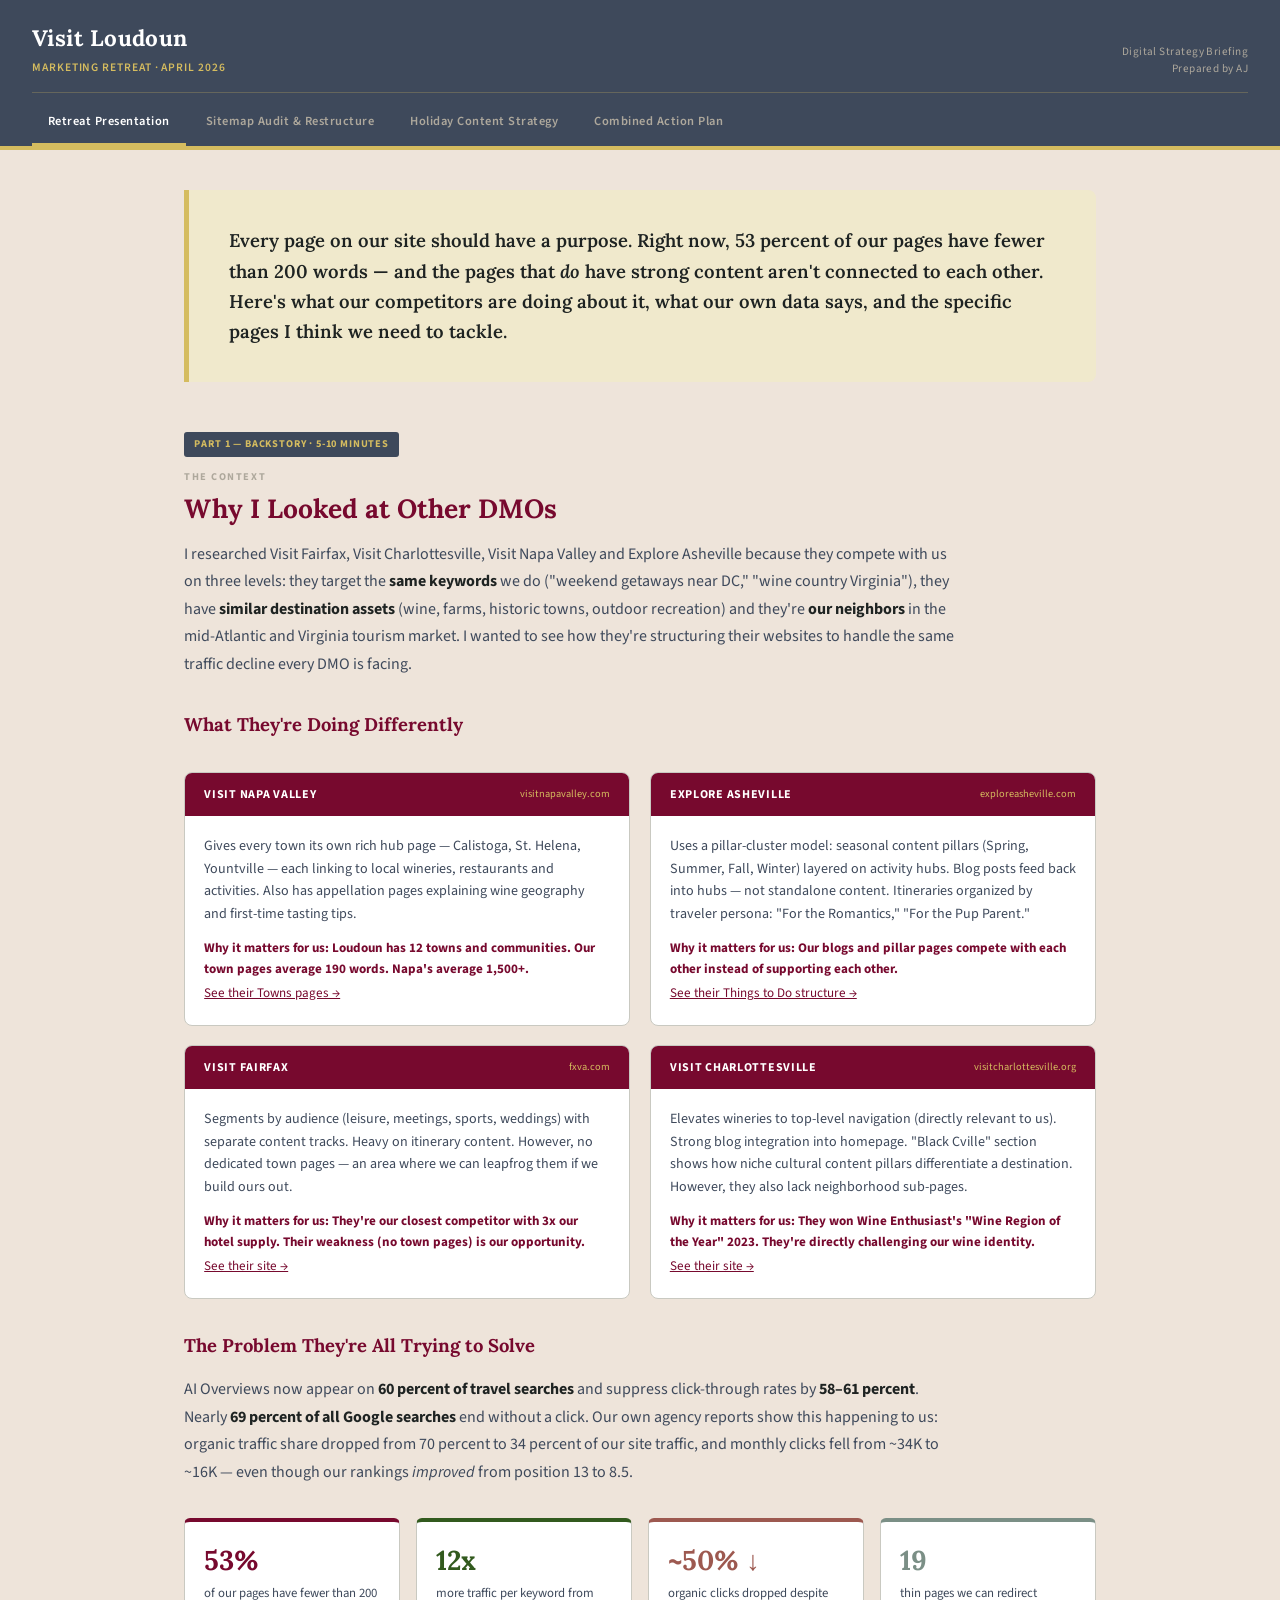
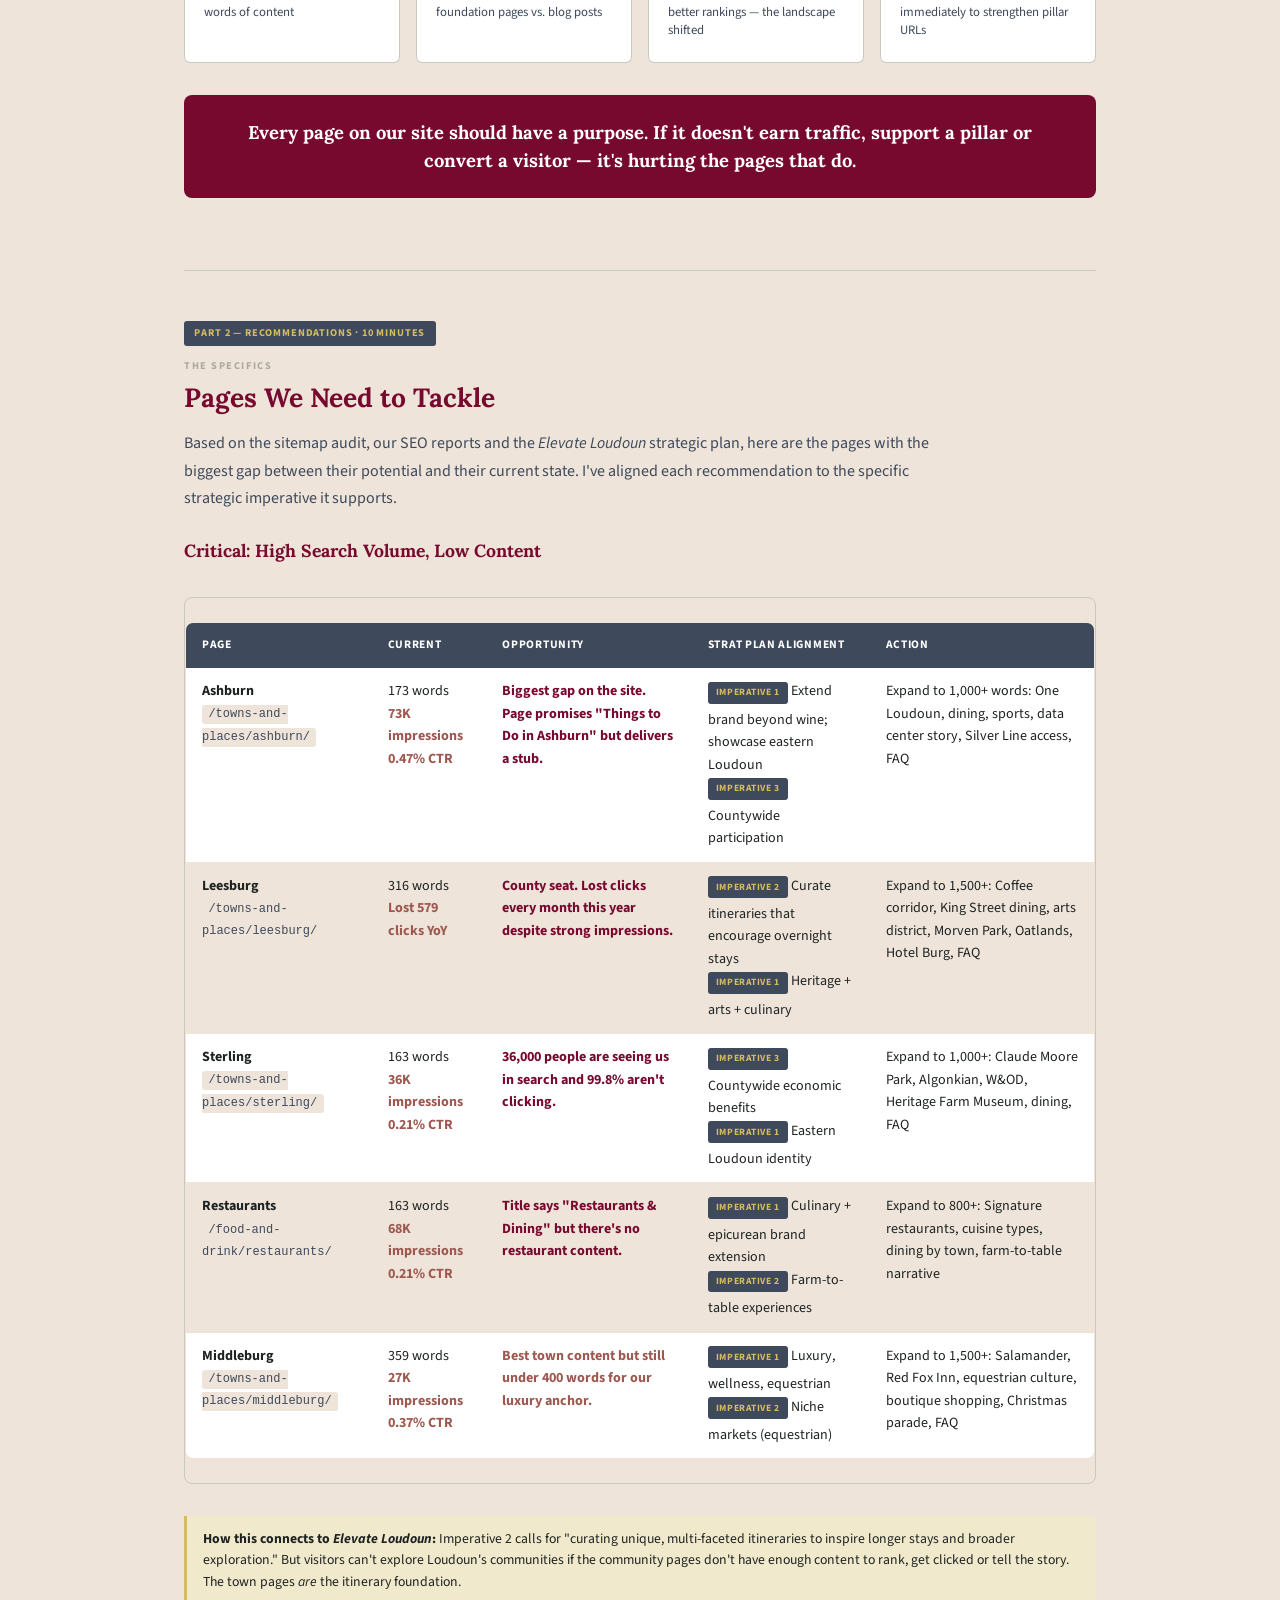
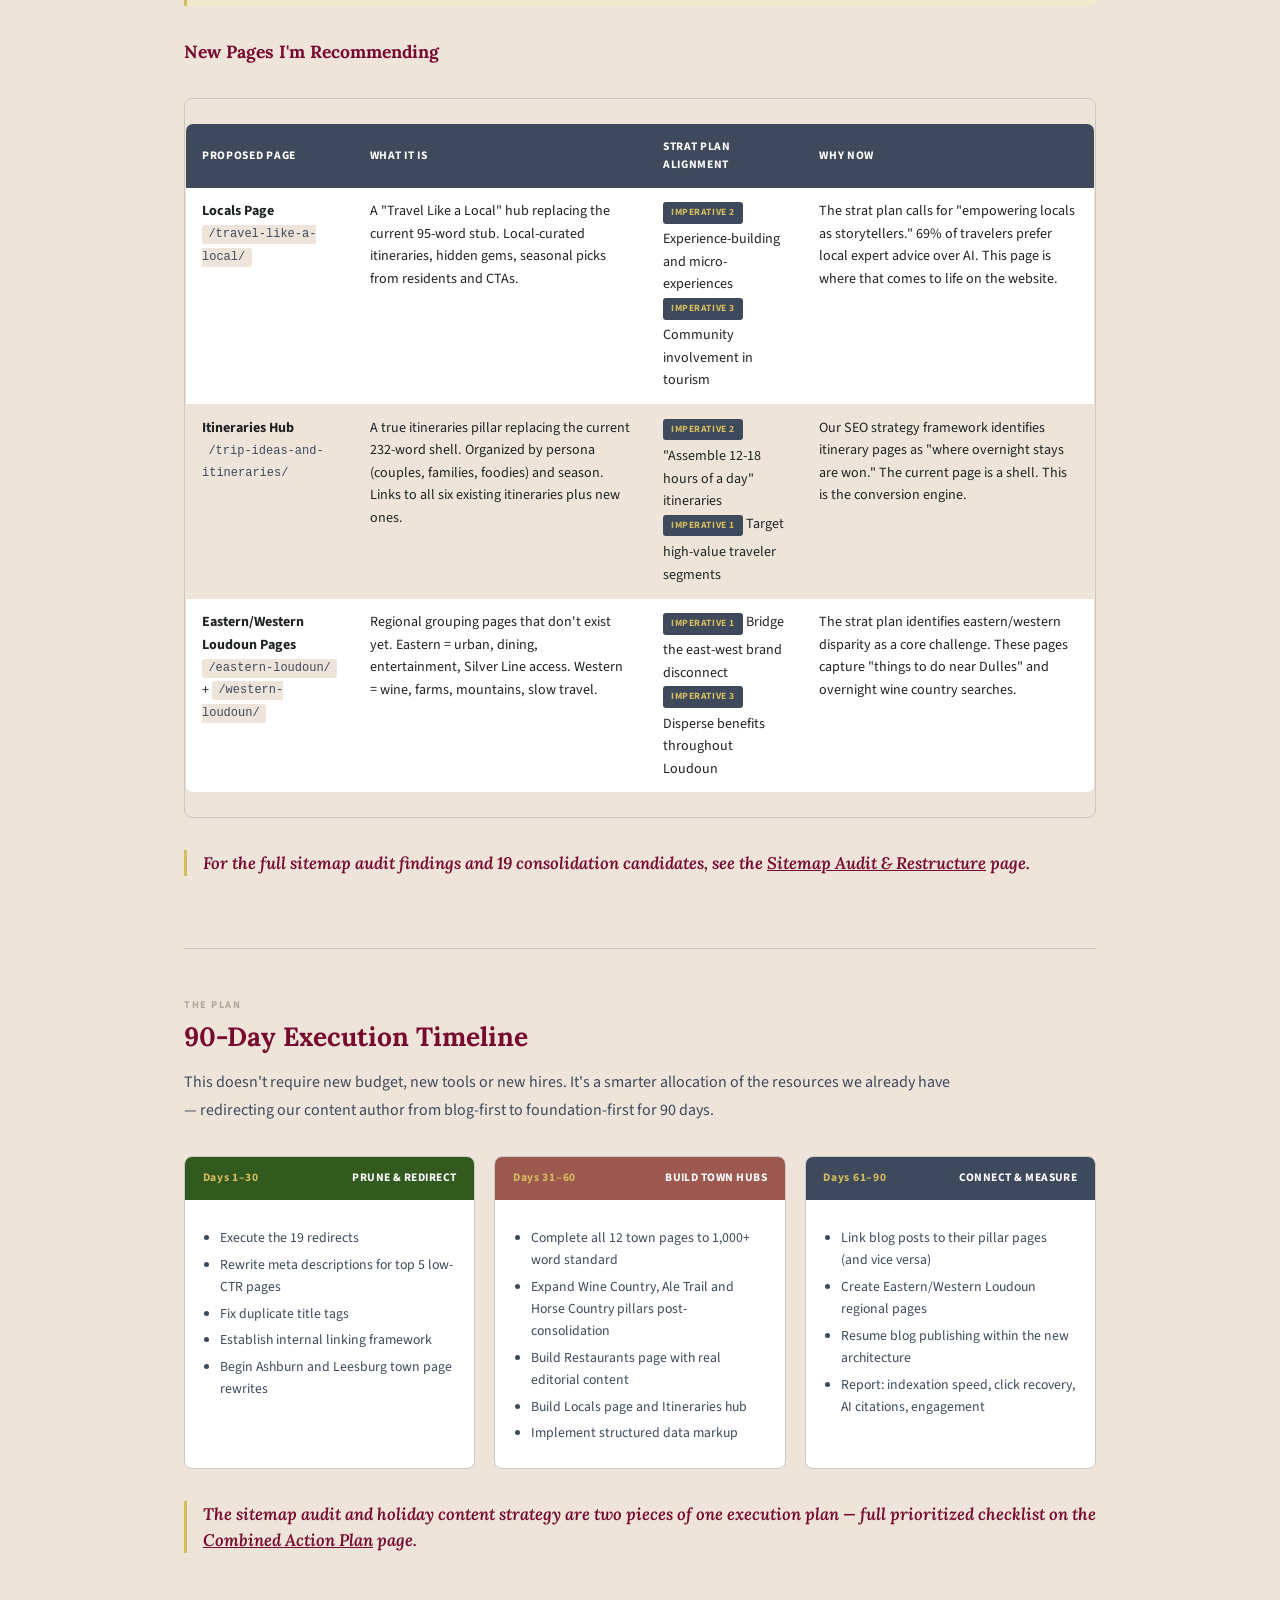
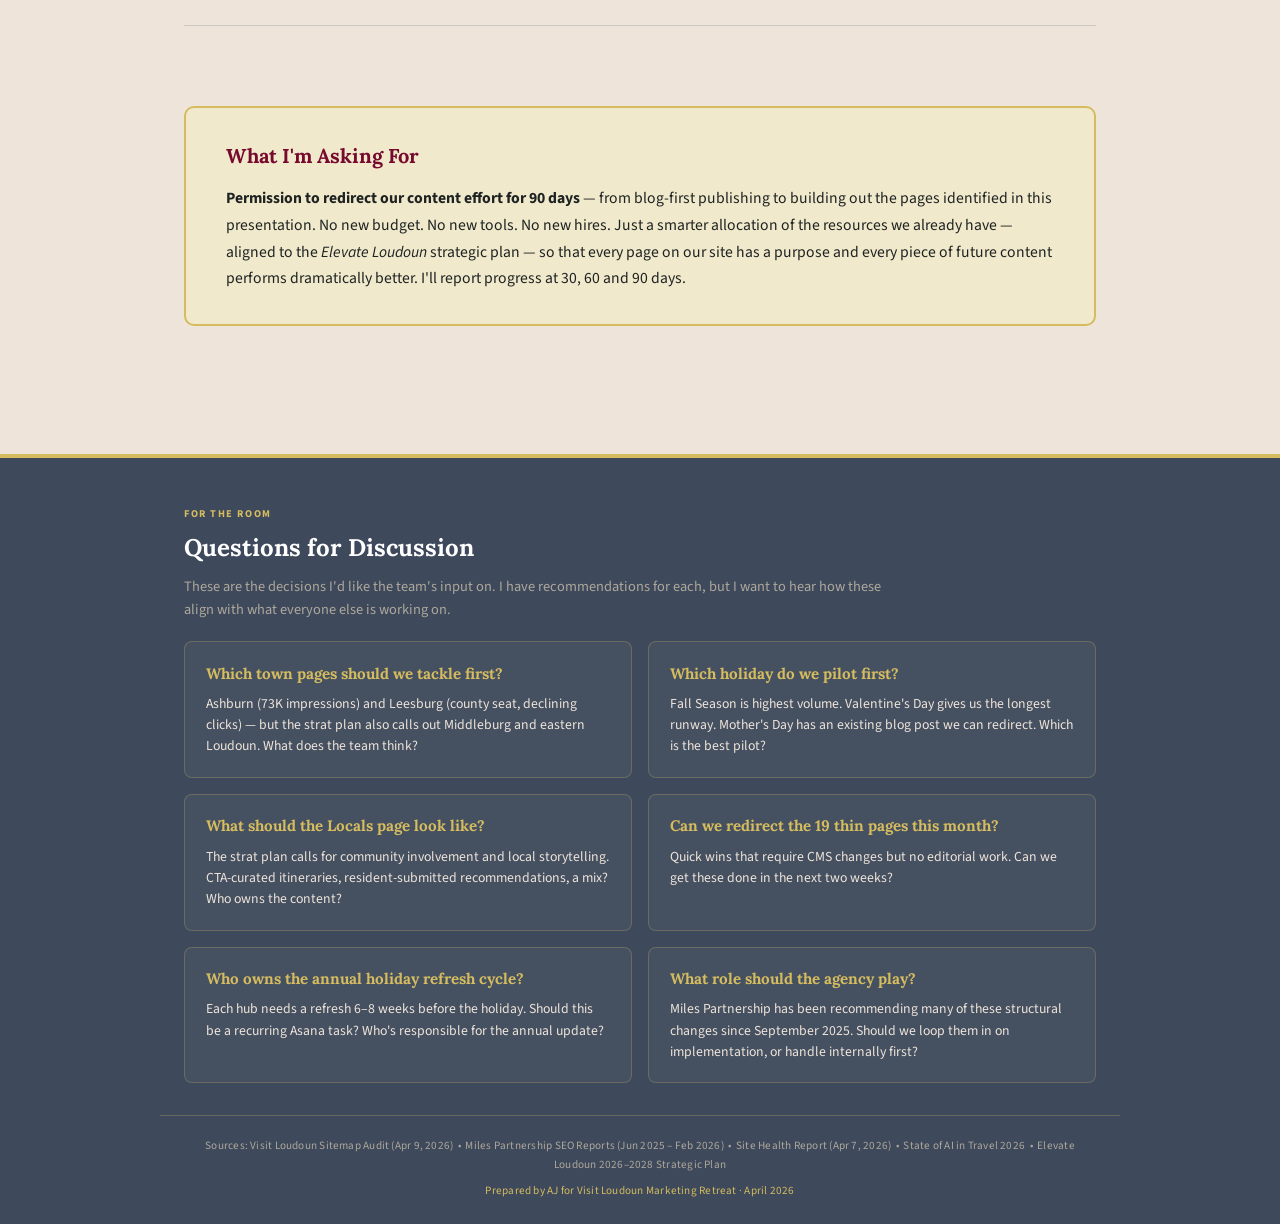
==== index.html @ 0ae8d05f "Add files via upload" ====
<!DOCTYPE html>
<html lang="en">
<head>
<meta charset="UTF-8">
<meta name="viewport" content="width=device-width, initial-scale=1.0">
<title>Retreat Presentation — Visit Loudoun Marketing Retreat 2026</title>
<meta name="description" content="Visit Loudoun digital strategy presentation for the 2026 Marketing Retreat — competitive DMO research, site audit findings and a 90-day execution plan.">
<link href="https://fonts.googleapis.com/css2?family=Lora:ital,wght@0,400;0,600;0,700;1,400;1,700&family=Source+Sans+3:ital,wght@0,300;0,400;0,600;0,700;1,400&display=swap" rel="stylesheet">
<link rel="stylesheet" href="styles.css">
</head>
<body>

<div class="scroll-progress" id="scrollProgress"></div>

<header class="site-header">
  <div class="header-top">
    <div>
      <h1>Visit Loudoun</h1>
      <div class="subtitle">Marketing Retreat · April 2026</div>
    </div>
    <div class="header-meta">Digital Strategy Briefing<br>Prepared by AJ</div>
  </div>
  <nav class="site-nav" aria-label="Primary">
    <a href="index.html" class="active">Retreat Presentation</a>
    <a href="sitemap-audit.html">Sitemap Audit &amp; Restructure</a>
    <a href="holiday-strategy.html">Holiday Content Strategy</a>
    <a href="action-plan.html">Combined Action Plan</a>
  </nav>
</header>

<main class="container">

<div class="thesis" id="thesis">
  <p>Every page on our site should have a purpose. Right now, 53 percent of our pages have fewer than 200 words &mdash; and the pages that <em>do</em> have strong content aren't connected to each other. Here's what our competitors are doing about it, what our own data says, and the specific pages I think we need to tackle.</p>
</div>

<section id="why">
  <span class="timing">Part 1 &mdash; Backstory &middot; 5-10 minutes</span>
  <div class="section-label">The Context</div>
  <h2 class="section-title">Why I Looked at Other DMOs</h2>
  <p class="section-body">
    I researched Visit Fairfax, Visit Charlottesville, Visit Napa Valley and Explore Asheville because they compete with us on three levels: they target the <strong>same keywords</strong> we do ("weekend getaways near DC," "wine country Virginia"), they have <strong>similar destination assets</strong> (wine, farms, historic towns, outdoor recreation) and they're <strong>our neighbors</strong> in the mid-Atlantic and Virginia tourism market. I wanted to see how they're structuring their websites to handle the same traffic decline every DMO is facing.
  </p>

  <h3 style="font-family:var(--font-serif); color:var(--deep-merlot); font-size:1.15rem; margin:2rem 0 1rem;">What They're Doing Differently</h3>

  <div class="competitor-grid">
    <div class="competitor-card">
      <div class="card-header"><h4>Visit Napa Valley</h4><span>visitnapavalley.com</span></div>
      <div class="card-body">
        <p>Gives every town its own rich hub page &mdash; Calistoga, St. Helena, Yountville &mdash; each linking to local wineries, restaurants and activities. Also has appellation pages explaining wine geography and first-time tasting tips.</p>
        <div class="why">Why it matters for us: Loudoun has 12 towns and communities. Our town pages average 190 words. Napa's average 1,500+.</div>
        <a href="https://www.visitnapavalley.com/towns/" target="_blank" rel="noopener">See their Towns pages &rarr;</a>
      </div>
    </div>
    <div class="competitor-card">
      <div class="card-header"><h4>Explore Asheville</h4><span>exploreasheville.com</span></div>
      <div class="card-body">
        <p>Uses a pillar-cluster model: seasonal content pillars (Spring, Summer, Fall, Winter) layered on activity hubs. Blog posts feed back into hubs &mdash; not standalone content. Itineraries organized by traveler persona: "For the Romantics," "For the Pup Parent."</p>
        <div class="why">Why it matters for us: Our blogs and pillar pages compete with each other instead of supporting each other.</div>
        <a href="https://www.exploreasheville.com/things-to-do/" target="_blank" rel="noopener">See their Things to Do structure &rarr;</a>
      </div>
    </div>
    <div class="competitor-card">
      <div class="card-header"><h4>Visit Fairfax</h4><span>fxva.com</span></div>
      <div class="card-body">
        <p>Segments by audience (leisure, meetings, sports, weddings) with separate content tracks. Heavy on itinerary content. However, no dedicated town pages &mdash; an area where we can leapfrog them if we build ours out.</p>
        <div class="why">Why it matters for us: They're our closest competitor with 3x our hotel supply. Their weakness (no town pages) is our opportunity.</div>
        <a href="https://www.fxva.com/" target="_blank" rel="noopener">See their site &rarr;</a>
      </div>
    </div>
    <div class="competitor-card">
      <div class="card-header"><h4>Visit Charlottesville</h4><span>visitcharlottesville.org</span></div>
      <div class="card-body">
        <p>Elevates wineries to top-level navigation (directly relevant to us). Strong blog integration into homepage. "Black Cville" section shows how niche cultural content pillars differentiate a destination. However, they also lack neighborhood sub-pages.</p>
        <div class="why">Why it matters for us: They won Wine Enthusiast's "Wine Region of the Year" 2023. They're directly challenging our wine identity.</div>
        <a href="https://www.visitcharlottesville.org/" target="_blank" rel="noopener">See their site &rarr;</a>
      </div>
    </div>
  </div>

  <h3 style="font-family:var(--font-serif); color:var(--deep-merlot); font-size:1.15rem; margin:2rem 0 1rem;">The Problem They're All Trying to Solve</h3>
  <p class="section-body">
    AI Overviews now appear on <strong>60 percent of travel searches</strong> and suppress click-through rates by <strong>58&ndash;61 percent</strong>. Nearly <strong>69 percent of all Google searches</strong> end without a click. Our own agency reports show this happening to us: organic traffic share dropped from 70 percent to 34 percent of our site traffic, and monthly clicks fell from ~34K to ~16K &mdash; even though our rankings <em>improved</em> from position 13 to 8.5.
  </p>

  <div class="stat-grid">
    <div class="stat-card"><div class="stat-number">53%</div><div class="stat-label">of our pages have fewer than 200 words of content</div></div>
    <div class="stat-card vine"><div class="stat-number">12x</div><div class="stat-label">more traffic per keyword from foundation pages vs. blog posts</div></div>
    <div class="stat-card brick"><div class="stat-number">~50% &darr;</div><div class="stat-label">organic clicks dropped despite better rankings &mdash; the landscape shifted</div></div>
    <div class="stat-card sage"><div class="stat-number">19</div><div class="stat-label">thin pages we can redirect immediately to strengthen pillar URLs</div></div>
  </div>

  <div class="principle">
    <p>Every page on our site should have a purpose. If it doesn't earn traffic, support a pillar or convert a visitor &mdash; it's hurting the pages that do.</p>
  </div>
</section>

<section id="pages">
  <span class="timing">Part 2 &mdash; Recommendations &middot; 10 minutes</span>
  <div class="section-label">The Specifics</div>
  <h2 class="section-title">Pages We Need to Tackle</h2>
  <p class="section-body">
    Based on the sitemap audit, our SEO reports and the <em>Elevate Loudoun</em> strategic plan, here are the pages with the biggest gap between their potential and their current state. I've aligned each recommendation to the specific strategic imperative it supports.
  </p>

  <h3 style="font-family:var(--font-serif); color:var(--deep-merlot); font-size:1.1rem; margin:1.5rem 0 0.75rem;">Critical: High Search Volume, Low Content</h3>

  <div class="data-table-wrap">
    <table class="audit-table">
      <thead>
        <tr><th>Page</th><th>Current</th><th>Opportunity</th><th>Strat Plan Alignment</th><th>Action</th></tr>
      </thead>
      <tbody>
        <tr>
          <td><strong>Ashburn</strong><br><span class="page-url">/towns-and-places/ashburn/</span></td>
          <td>173 words<br><span class="decline">73K impressions<br>0.47% CTR</span></td>
          <td class="priority-critical">Biggest gap on the site. Page promises "Things to Do in Ashburn" but delivers a stub.</td>
          <td><span class="imperative-tag">Imperative 1</span> Extend brand beyond wine; showcase eastern Loudoun<br><span class="imperative-tag">Imperative 3</span> Countywide participation</td>
          <td>Expand to 1,000+ words: One Loudoun, dining, sports, data center story, Silver Line access, FAQ</td>
        </tr>
        <tr>
          <td><strong>Leesburg</strong><br><span class="page-url">/towns-and-places/leesburg/</span></td>
          <td>316 words<br><span class="decline">Lost 579 clicks YoY</span></td>
          <td class="priority-critical">County seat. Lost clicks every month this year despite strong impressions.</td>
          <td><span class="imperative-tag">Imperative 2</span> Curate itineraries that encourage overnight stays<br><span class="imperative-tag">Imperative 1</span> Heritage + arts + culinary</td>
          <td>Expand to 1,500+: Coffee corridor, King Street dining, arts district, Morven Park, Oatlands, Hotel Burg, FAQ</td>
        </tr>
        <tr>
          <td><strong>Sterling</strong><br><span class="page-url">/towns-and-places/sterling/</span></td>
          <td>163 words<br><span class="decline">36K impressions<br>0.21% CTR</span></td>
          <td class="priority-critical">36,000 people are seeing us in search and 99.8% aren't clicking.</td>
          <td><span class="imperative-tag">Imperative 3</span> Countywide economic benefits<br><span class="imperative-tag">Imperative 1</span> Eastern Loudoun identity</td>
          <td>Expand to 1,000+: Claude Moore Park, Algonkian, W&amp;OD, Heritage Farm Museum, dining, FAQ</td>
        </tr>
        <tr>
          <td><strong>Restaurants</strong><br><span class="page-url">/food-and-drink/restaurants/</span></td>
          <td>163 words<br><span class="decline">68K impressions<br>0.21% CTR</span></td>
          <td class="priority-critical">Title says "Restaurants &amp; Dining" but there's no restaurant content.</td>
          <td><span class="imperative-tag">Imperative 1</span> Culinary + epicurean brand extension<br><span class="imperative-tag">Imperative 2</span> Farm-to-table experiences</td>
          <td>Expand to 800+: Signature restaurants, cuisine types, dining by town, farm-to-table narrative</td>
        </tr>
        <tr>
          <td><strong>Middleburg</strong><br><span class="page-url">/towns-and-places/middleburg/</span></td>
          <td>359 words<br><span class="decline">27K impressions<br>0.37% CTR</span></td>
          <td class="priority-important">Best town content but still under 400 words for our luxury anchor.</td>
          <td><span class="imperative-tag">Imperative 1</span> Luxury, wellness, equestrian<br><span class="imperative-tag">Imperative 2</span> Niche markets (equestrian)</td>
          <td>Expand to 1,500+: Salamander, Red Fox Inn, equestrian culture, boutique shopping, Christmas parade, FAQ</td>
        </tr>
      </tbody>
    </table>
  </div>

  <div class="strat-connection">
    <strong>How this connects to <em>Elevate Loudoun</em>:</strong> Imperative 2 calls for "curating unique, multi-faceted itineraries to inspire longer stays and broader exploration." But visitors can't explore Loudoun's communities if the community pages don't have enough content to rank, get clicked or tell the story. The town pages <em>are</em> the itinerary foundation.
  </div>

  <h3 style="font-family:var(--font-serif); color:var(--deep-merlot); font-size:1.1rem; margin:2rem 0 0.75rem;">New Pages I'm Recommending</h3>

  <div class="data-table-wrap">
    <table class="audit-table">
      <thead>
        <tr><th>Proposed Page</th><th>What It Is</th><th>Strat Plan Alignment</th><th>Why Now</th></tr>
      </thead>
      <tbody>
        <tr>
          <td><strong>Locals Page</strong><br><span class="page-url">/travel-like-a-local/</span></td>
          <td>A "Travel Like a Local" hub replacing the current 95-word stub. Local-curated itineraries, hidden gems, seasonal picks from residents and CTAs.</td>
          <td><span class="imperative-tag">Imperative 2</span> Experience-building and micro-experiences<br><span class="imperative-tag">Imperative 3</span> Community involvement in tourism</td>
          <td>The strat plan calls for "empowering locals as storytellers." 69% of travelers prefer local expert advice over AI. This page is where that comes to life on the website.</td>
        </tr>
        <tr>
          <td><strong>Itineraries Hub</strong><br><span class="page-url">/trip-ideas-and-itineraries/</span></td>
          <td>A true itineraries pillar replacing the current 232-word shell. Organized by persona (couples, families, foodies) and season. Links to all six existing itineraries plus new ones.</td>
          <td><span class="imperative-tag">Imperative 2</span> "Assemble 12-18 hours of a day" itineraries<br><span class="imperative-tag">Imperative 1</span> Target high-value traveler segments</td>
          <td>Our SEO strategy framework identifies itinerary pages as "where overnight stays are won." The current page is a shell. This is the conversion engine.</td>
        </tr>
        <tr>
          <td><strong>Eastern/Western Loudoun Pages</strong><br><span class="page-url">/eastern-loudoun/</span> + <span class="page-url">/western-loudoun/</span></td>
          <td>Regional grouping pages that don't exist yet. Eastern = urban, dining, entertainment, Silver Line access. Western = wine, farms, mountains, slow travel.</td>
          <td><span class="imperative-tag">Imperative 1</span> Bridge the east-west brand disconnect<br><span class="imperative-tag">Imperative 3</span> Disperse benefits throughout Loudoun</td>
          <td>The strat plan identifies eastern/western disparity as a core challenge. These pages capture "things to do near Dulles" and overnight wine country searches.</td>
        </tr>
      </tbody>
    </table>
  </div>

  <div class="insight">
    For the full sitemap audit findings and 19 consolidation candidates, see the <a href="sitemap-audit.html" style="color:var(--deep-merlot);">Sitemap Audit &amp; Restructure</a> page.
  </div>
</section>

<section id="plan">
  <div class="section-label">The Plan</div>
  <h2 class="section-title">90-Day Execution Timeline</h2>
  <p class="section-body">
    This doesn't require new budget, new tools or new hires. It's a smarter allocation of the resources we already have &mdash; redirecting our content author from blog-first to foundation-first for 90 days.
  </p>

  <div class="phase-grid">
    <div class="phase-card">
      <div class="phase-header green"><span class="phase-timeline">Days 1&ndash;30</span><span class="phase-title">Prune &amp; Redirect</span></div>
      <div class="phase-body">
        <ul>
          <li>Execute the 19 redirects</li>
          <li>Rewrite meta descriptions for top 5 low-CTR pages</li>
          <li>Fix duplicate title tags</li>
          <li>Establish internal linking framework</li>
          <li>Begin Ashburn and Leesburg town page rewrites</li>
        </ul>
      </div>
    </div>
    <div class="phase-card">
      <div class="phase-header amber"><span class="phase-timeline">Days 31&ndash;60</span><span class="phase-title">Build Town Hubs</span></div>
      <div class="phase-body">
        <ul>
          <li>Complete all 12 town pages to 1,000+ word standard</li>
          <li>Expand Wine Country, Ale Trail and Horse Country pillars post-consolidation</li>
          <li>Build Restaurants page with real editorial content</li>
          <li>Build Locals page and Itineraries hub</li>
          <li>Implement structured data markup</li>
        </ul>
      </div>
    </div>
    <div class="phase-card">
      <div class="phase-header blue"><span class="phase-timeline">Days 61&ndash;90</span><span class="phase-title">Connect &amp; Measure</span></div>
      <div class="phase-body">
        <ul>
          <li>Link blog posts to their pillar pages (and vice versa)</li>
          <li>Create Eastern/Western Loudoun regional pages</li>
          <li>Resume blog publishing within the new architecture</li>
          <li>Report: indexation speed, click recovery, AI citations, engagement</li>
        </ul>
      </div>
    </div>
  </div>

  <div class="insight">
    The sitemap audit and holiday content strategy are two pieces of one execution plan &mdash; full prioritized checklist on the <a href="action-plan.html" style="color:var(--deep-merlot);">Combined Action Plan</a> page.
  </div>
</section>

<section id="ask">
  <div class="the-ask">
    <h3>What I'm Asking For</h3>
    <p>
      <strong>Permission to redirect our content effort for 90 days</strong> &mdash; from blog-first publishing to building out the pages identified in this presentation. No new budget. No new tools. No new hires. Just a smarter allocation of the resources we already have &mdash; aligned to the <em>Elevate Loudoun</em> strategic plan &mdash; so that every page on our site has a purpose and every piece of future content performs dramatically better. I'll report progress at 30, 60 and 90 days.
    </p>
  </div>
</section>

</main>

<footer class="site-footer">
  <div class="footer-questions">
    <div class="section-label">For the Room</div>
    <h2>Questions for Discussion</h2>
    <p class="lead">These are the decisions I'd like the team's input on. I have recommendations for each, but I want to hear how these align with what everyone else is working on.</p>
    <div class="discussion-grid">
      <div class="discussion-card">
        <h4>Which town pages should we tackle first?</h4>
        <p>Ashburn (73K impressions) and Leesburg (county seat, declining clicks) &mdash; but the strat plan also calls out Middleburg and eastern Loudoun. What does the team think?</p>
      </div>
      <div class="discussion-card">
        <h4>Which holiday do we pilot first?</h4>
        <p>Fall Season is highest volume. Valentine's Day gives us the longest runway. Mother's Day has an existing blog post we can redirect. Which is the best pilot?</p>
      </div>
      <div class="discussion-card">
        <h4>What should the Locals page look like?</h4>
        <p>The strat plan calls for community involvement and local storytelling. CTA-curated itineraries, resident-submitted recommendations, a mix? Who owns the content?</p>
      </div>
      <div class="discussion-card">
        <h4>Can we redirect the 19 thin pages this month?</h4>
        <p>Quick wins that require CMS changes but no editorial work. Can we get these done in the next two weeks?</p>
      </div>
      <div class="discussion-card">
        <h4>Who owns the annual holiday refresh cycle?</h4>
        <p>Each hub needs a refresh 6&ndash;8 weeks before the holiday. Should this be a recurring Asana task? Who's responsible for the annual update?</p>
      </div>
      <div class="discussion-card">
        <h4>What role should the agency play?</h4>
        <p>Miles Partnership has been recommending many of these structural changes since September 2025. Should we loop them in on implementation, or handle internally first?</p>
      </div>
    </div>
  </div>
  <div class="footer-attribution">
    <p>Sources: Visit Loudoun Sitemap Audit (Apr 9, 2026) &nbsp;&bull;&nbsp; Miles Partnership SEO Reports (Jun 2025 &ndash; Feb 2026) &nbsp;&bull;&nbsp; Site Health Report (Apr 7, 2026) &nbsp;&bull;&nbsp; State of AI in Travel 2026 &nbsp;&bull;&nbsp; Elevate Loudoun 2026&ndash;2028 Strategic Plan</p>
    <p class="sig">Prepared by AJ for Visit Loudoun Marketing Retreat &middot; April 2026</p>
  </div>
</footer>

<script src="scripts.js"></script>
</body>
</html>
---- styles.css ----
:root {
  --deep-merlot: #77092E;
  --earthy-noir: #3E495B;
  --bold-sage: #7B8F86;
  --blonde-ale: #D5BC5F;
  --ripe-vine: #325A1E;
  --toasty-brick: #9D5950;
  --morning-sun: #F0E9CC;
  --saddle-stitch: #1E2322;
  --stacked-stone: #AEA89C;
  --data-cloud: #C9C9C1;
  --dogwood-blush: #EEE4DA;
  --white: #FFFFFF;
  --scarlet-coat: #AA2212;
  --font-serif: 'Lora', Georgia, serif;
  --font-sans: 'Source Sans 3', 'Acumin Pro', Arial, sans-serif;
}

* { margin: 0; padding: 0; box-sizing: border-box; }
html { scroll-behavior: smooth; font-size: 16px; }
body {
  font-family: var(--font-sans);
  color: var(--saddle-stitch);
  background: var(--dogwood-blush);
  line-height: 1.6;
  -webkit-font-smoothing: antialiased;
}

/* HEADER + NAV */
.site-header {
  background: var(--earthy-noir);
  border-bottom: 4px solid var(--blonde-ale);
  padding: 1.25rem 2rem 0;
  position: sticky;
  top: 0;
  z-index: 100;
}
.site-header .header-top {
  display: flex;
  justify-content: space-between;
  align-items: flex-end;
  flex-wrap: wrap;
  gap: 1rem;
  padding-bottom: 0.9rem;
}
.site-header h1 {
  font-family: var(--font-serif);
  color: var(--white);
  font-size: 1.4rem;
  font-weight: 700;
  letter-spacing: 0.02em;
}
.site-header .subtitle {
  color: var(--blonde-ale);
  font-size: 0.72rem;
  font-weight: 600;
  letter-spacing: 0.08em;
  text-transform: uppercase;
  margin-top: 0.2rem;
}
.site-header .header-meta {
  color: var(--stacked-stone);
  font-size: 0.7rem;
  letter-spacing: 0.04em;
  line-height: 1.5;
  text-align: right;
}
.site-nav {
  display: flex;
  gap: 0.25rem;
  flex-wrap: wrap;
  border-top: 1px solid rgba(213,188,95,0.25);
  padding-top: 0.5rem;
}
.site-nav a {
  color: var(--stacked-stone);
  text-decoration: none;
  font-size: 0.78rem;
  font-weight: 600;
  letter-spacing: 0.04em;
  padding: 0.7rem 1rem;
  border-bottom: 3px solid transparent;
  transition: all 0.2s;
  white-space: nowrap;
}
.site-nav a:hover { color: var(--blonde-ale); }
.site-nav a.active {
  color: var(--white);
  border-bottom-color: var(--blonde-ale);
}

/* PROGRESS BAR */
.scroll-progress { position: fixed; top: 0; left: 0; height: 3px; background: var(--deep-merlot); z-index: 200; transition: width 0.2s; width: 0%; }

/* LAYOUT */
.container { max-width: 960px; margin: 0 auto; padding: 0 1.5rem; }
section { padding: 3rem 0; }
section + section { border-top: 1px solid var(--data-cloud); }

/* PART DIVIDER */
.part-divider {
  background: var(--deep-merlot);
  padding: 2.5rem 2rem;
  margin: 0 -1.5rem;
  text-align: center;
}
.part-divider .part-label {
  color: var(--blonde-ale);
  font-size: 0.7rem;
  font-weight: 700;
  letter-spacing: 0.15em;
  text-transform: uppercase;
  margin-bottom: 0.4rem;
}
.part-divider h2 {
  font-family: var(--font-serif);
  color: var(--white);
  font-size: 1.6rem;
  font-weight: 700;
}
.part-divider p {
  color: var(--stacked-stone);
  font-size: 0.9rem;
  margin-top: 0.5rem;
  max-width: 620px;
  margin-left: auto;
  margin-right: auto;
  line-height: 1.6;
}

/* TIMING BADGES */
.timing { display: inline-block; background: var(--earthy-noir); color: var(--blonde-ale); font-size: 0.65rem; font-weight: 700; letter-spacing: 0.08em; text-transform: uppercase; padding: 0.25rem 0.65rem; border-radius: 3px; margin-bottom: 0.75rem; }

/* THESIS */
.thesis {
  background: var(--morning-sun);
  border-left: 5px solid var(--blonde-ale);
  padding: 2.2rem 2.5rem;
  margin: 2.5rem 0 0;
  border-radius: 0 8px 8px 0;
}
.thesis p {
  font-family: var(--font-serif);
  font-size: 1.15rem;
  line-height: 1.65;
  color: var(--saddle-stitch);
  font-weight: 600;
}

/* SECTION HEADERS */
.section-label {
  font-family: var(--font-sans);
  font-size: 0.65rem;
  font-weight: 700;
  letter-spacing: 0.15em;
  text-transform: uppercase;
  color: var(--stacked-stone);
  margin-bottom: 0.4rem;
}
.section-title {
  font-family: var(--font-serif);
  font-size: 1.65rem;
  font-weight: 700;
  color: var(--deep-merlot);
  line-height: 1.25;
  margin-bottom: 1rem;
}
.section-body {
  font-size: 1rem;
  line-height: 1.72;
  color: var(--earthy-noir);
  max-width: 780px;
}
.section-body strong { color: var(--saddle-stitch); font-weight: 700; }

/* STAT GRID */
.stat-grid {
  display: grid;
  grid-template-columns: repeat(4, 1fr);
  gap: 1rem;
  margin: 2rem 0;
}
.stat-card {
  background: var(--white);
  border: 1px solid var(--data-cloud);
  border-top: 4px solid var(--deep-merlot);
  border-radius: 6px;
  padding: 1.4rem 1.2rem;
  transition: transform 0.2s, box-shadow 0.2s;
}
.stat-card:hover {
  transform: translateY(-3px);
  box-shadow: 0 8px 24px rgba(30,35,34,0.1);
}
.stat-card.sage { border-top-color: var(--bold-sage); }
.stat-card.vine { border-top-color: var(--ripe-vine); }
.stat-card.brick { border-top-color: var(--toasty-brick); }
.stat-number {
  font-family: var(--font-serif);
  font-size: 1.7rem;
  font-weight: 700;
  color: var(--deep-merlot);
  line-height: 1.15;
  margin-bottom: 0.5rem;
}
.stat-card.sage .stat-number { color: var(--bold-sage); }
.stat-card.vine .stat-number { color: var(--ripe-vine); }
.stat-card.brick .stat-number { color: var(--toasty-brick); }
.stat-label {
  font-size: 0.8rem;
  color: var(--earthy-noir);
  line-height: 1.45;
}

/* DATA TABLE */
.data-table-wrap {
  margin: 2rem 0;
  border-radius: 8px;
  overflow: hidden;
  border: 1px solid var(--data-cloud);
}
.data-table, .audit-table, .inventory-table {
  width: 100%;
  border-collapse: collapse;
  font-size: 0.88rem;
}
.data-table thead, .audit-table thead, .inventory-table thead {
  background: var(--earthy-noir);
  color: var(--white);
}
.data-table th, .audit-table th, .inventory-table th {
  padding: 0.85rem 1rem;
  text-align: left;
  font-weight: 700;
  font-size: 0.72rem;
  letter-spacing: 0.06em;
  text-transform: uppercase;
}
.data-table td, .audit-table td, .inventory-table td {
  padding: 0.75rem 1rem;
  border-bottom: 1px solid var(--dogwood-blush);
  vertical-align: top;
}
.data-table tbody tr:nth-child(odd),
.audit-table tbody tr:nth-child(odd),
.inventory-table tbody tr:nth-child(odd) { background: var(--white); }
.data-table tbody tr:nth-child(even),
.audit-table tbody tr:nth-child(even),
.inventory-table tbody tr:nth-child(even) { background: var(--dogwood-blush); }
.audit-table { margin: 1.5rem 0; border-radius: 8px; overflow: hidden; border: 1px solid var(--data-cloud); }
.audit-table .priority-critical { color: var(--deep-merlot); font-weight: 700; }
.audit-table .priority-important { color: var(--toasty-brick); font-weight: 700; }
.audit-table .growth { color: var(--ripe-vine); font-weight: 700; }
.audit-table .decline { color: var(--toasty-brick); font-weight: 700; }
.data-table .word-count { font-weight: 700; color: var(--toasty-brick); }
.data-table .impressions { font-weight: 700; color: var(--deep-merlot); }
.data-table .ctr-low { font-weight: 700; color: var(--scarlet-coat); }
.data-table .action-redirect { color: var(--toasty-brick); font-weight: 600; font-size: 0.78rem; }
.data-table .action-expand { color: var(--ripe-vine); font-weight: 600; font-size: 0.78rem; }
.data-table .action-keep { color: var(--bold-sage); font-weight: 600; font-size: 0.78rem; }
.inventory-table tfoot {
  background: var(--morning-sun);
  font-weight: 700;
}
.inventory-table tfoot td { border-top: 2px solid var(--blonde-ale); }

.insight-callout, .insight {
  font-family: var(--font-serif);
  font-style: italic;
  font-weight: 600;
  color: var(--deep-merlot);
  font-size: 1.05rem;
  line-height: 1.55;
  margin: 1.5rem 0;
  padding-left: 1rem;
  border-left: 3px solid var(--blonde-ale);
}

/* CONSOLIDATION CARDS */
.consol-grid {
  display: grid;
  grid-template-columns: 1fr 1fr;
  gap: 1.2rem;
  margin: 2rem 0;
}
.consol-card {
  background: var(--white);
  border: 1px solid var(--data-cloud);
  border-radius: 8px;
  overflow: hidden;
  transition: transform 0.2s, box-shadow 0.2s;
}
.consol-card:hover {
  transform: translateY(-2px);
  box-shadow: 0 6px 20px rgba(30,35,34,0.08);
}
.consol-header {
  background: var(--earthy-noir);
  padding: 0.75rem 1.1rem;
  display: flex;
  justify-content: space-between;
  align-items: center;
}
.consol-title { color: var(--white); font-weight: 700; font-size: 0.78rem; letter-spacing: 0.04em; }
.consol-count { color: var(--blonde-ale); font-weight: 700; font-size: 0.7rem; letter-spacing: 0.06em; }
.consol-body {
  padding: 1.2rem;
  font-size: 0.86rem;
  line-height: 1.6;
  color: var(--earthy-noir);
}
.consol-body strong { color: var(--saddle-stitch); }
.consol-pages { list-style: none; margin: 0.5rem 0; padding: 0; }
.consol-pages li {
  padding: 0.25rem 0;
  font-size: 0.82rem;
  display: flex;
  align-items: center;
  gap: 0.4rem;
}
.consol-pages .redirect {
  background: var(--toasty-brick); color: var(--white);
  padding: 0.1rem 0.4rem; border-radius: 3px;
  font-size: 0.62rem; font-weight: 700;
  letter-spacing: 0.04em; text-transform: uppercase; flex-shrink: 0;
}
.consol-pages .keep {
  background: var(--ripe-vine); color: var(--white);
  padding: 0.1rem 0.4rem; border-radius: 3px;
  font-size: 0.62rem; font-weight: 700;
  letter-spacing: 0.04em; text-transform: uppercase; flex-shrink: 0;
}

/* COMPETITOR CARDS */
.competitor-grid {
  display: grid;
  grid-template-columns: 1fr 1fr;
  gap: 1.2rem;
  margin: 2rem 0;
}
.competitor-card {
  background: var(--white);
  border: 1px solid var(--data-cloud);
  border-radius: 8px;
  overflow: hidden;
  transition: transform 0.2s, box-shadow 0.2s;
}
.competitor-card:hover {
  transform: translateY(-2px);
  box-shadow: 0 6px 20px rgba(30,35,34,0.08);
}
.competitor-card .card-header {
  background: var(--deep-merlot);
  padding: 0.75rem 1.2rem;
  display: flex;
  justify-content: space-between;
  align-items: center;
}
.competitor-card .card-header h4 {
  color: var(--white);
  font-size: 0.75rem;
  font-weight: 700;
  letter-spacing: 0.06em;
  text-transform: uppercase;
}
.competitor-card .card-header span { color: var(--blonde-ale); font-size: 0.65rem; }
.competitor-card .card-body { padding: 1.2rem; }
.competitor-card .card-body p { font-size: 0.88rem; line-height: 1.6; color: var(--earthy-noir); margin-bottom: 0.6rem; }
.competitor-card .card-body .why { font-weight: 700; color: var(--deep-merlot); font-size: 0.82rem; margin-top: 0.8rem; }
.competitor-card .card-body a { color: var(--deep-merlot); text-decoration: underline; font-size: 0.82rem; }

/* PHASE CARDS */
.phase-grid {
  display: grid;
  grid-template-columns: repeat(3, 1fr);
  gap: 1.2rem;
  margin: 2rem 0;
}
.phase-card {
  background: var(--white);
  border: 1px solid var(--data-cloud);
  border-radius: 8px;
  overflow: hidden;
  transition: transform 0.2s, box-shadow 0.2s;
}
.phase-card:hover {
  transform: translateY(-2px);
  box-shadow: 0 6px 20px rgba(30,35,34,0.08);
}
.phase-header {
  padding: 0.75rem 1.1rem;
  display: flex;
  justify-content: space-between;
  align-items: center;
  background: var(--earthy-noir);
}
.phase-header.green { background: var(--ripe-vine); }
.phase-header.amber { background: var(--toasty-brick); }
.phase-header.blue { background: var(--earthy-noir); }
.phase-timeline { color: var(--blonde-ale); font-weight: 700; font-size: 0.72rem; letter-spacing: 0.06em; }
.phase-title { color: var(--white); font-weight: 700; font-size: 0.72rem; letter-spacing: 0.04em; text-transform: uppercase; }
.phase-body {
  padding: 1.2rem;
  font-size: 0.86rem;
  line-height: 1.6;
  color: var(--earthy-noir);
}
.phase-body ul { margin: 0.5rem 0 0 1rem; }
.phase-body li { margin-bottom: 0.3rem; }

/* GAP BARS */
.gap-item {
  background: var(--white);
  border: 1px solid var(--data-cloud);
  border-radius: 6px;
  padding: 1rem 1.2rem;
  margin-bottom: 0.6rem;
}
.gap-top {
  display: flex;
  justify-content: space-between;
  align-items: center;
  margin-bottom: 0.5rem;
  flex-wrap: wrap;
  gap: 0.5rem;
}
.gap-page { font-weight: 700; font-size: 0.92rem; color: var(--saddle-stitch); }
.gap-stats { font-size: 0.78rem; color: var(--earthy-noir); display: flex; gap: 1rem; flex-wrap: wrap; }
.gap-stats span { white-space: nowrap; }
.gap-stats strong { color: var(--deep-merlot); }
.gap-bar-track {
  background: var(--dogwood-blush);
  border-radius: 4px;
  height: 8px;
  overflow: hidden;
  margin-bottom: 0.4rem;
}
.gap-bar-fill { height: 100%; border-radius: 4px; transition: width 0.8s ease-out; }
.gap-bar-fill.critical { background: var(--scarlet-coat); }
.gap-bar-fill.important { background: var(--toasty-brick); }
.gap-brief { font-size: 0.82rem; color: var(--earthy-noir); line-height: 1.5; }

/* ACTION CHECKLIST */
.action-list { margin: 1.5rem 0; list-style: none; padding: 0; }
.action-list li {
  background: var(--white);
  border: 1px solid var(--data-cloud);
  border-radius: 6px;
  padding: 1rem 1.2rem;
  margin-bottom: 0.6rem;
  display: flex;
  gap: 0.75rem;
  align-items: flex-start;
  transition: transform 0.15s, box-shadow 0.15s;
  cursor: pointer;
}
.action-list li:hover {
  transform: translateX(3px);
  box-shadow: 0 4px 12px rgba(30,35,34,0.06);
}
.action-list li.done { opacity: 0.5; background: var(--dogwood-blush); }
.action-list li.done .action-text { text-decoration: line-through; }
.action-check {
  width: 20px; height: 20px;
  border: 2px solid var(--stacked-stone);
  border-radius: 4px;
  flex-shrink: 0; margin-top: 2px;
  display: flex; align-items: center; justify-content: center;
  transition: all 0.2s;
}
li.done .action-check { background: var(--ripe-vine); border-color: var(--ripe-vine); }
li.done .action-check::after {
  content: ''; width: 6px; height: 10px;
  border: solid var(--white); border-width: 0 2px 2px 0;
  transform: rotate(45deg); margin-top: -2px;
}
.action-content { flex: 1; }
.action-text { font-size: 0.92rem; line-height: 1.5; color: var(--saddle-stitch); font-weight: 600; }
.action-detail { font-size: 0.82rem; color: var(--earthy-noir); margin-top: 0.3rem; line-height: 1.5; }
.action-badge {
  padding: 0.15rem 0.5rem;
  border-radius: 3px;
  font-size: 0.62rem;
  font-weight: 700;
  letter-spacing: 0.04em;
  text-transform: uppercase;
  flex-shrink: 0;
  margin-top: 2px;
}
.badge-quick { background: #E8F5E9; color: var(--ripe-vine); }
.badge-medium { background: #FFF3E0; color: var(--toasty-brick); }
.badge-strategic { background: #E8EAF6; color: var(--earthy-noir); }

/* PROGRESS TRACKER */
.progress-summary {
  background: var(--morning-sun);
  border: 2px solid var(--blonde-ale);
  border-radius: 10px;
  padding: 2rem 2.5rem;
  margin: 2rem 0;
}
.progress-summary h3 {
  font-family: var(--font-serif);
  font-size: 1.3rem;
  color: var(--deep-merlot);
  margin-bottom: 1rem;
  font-weight: 700;
}
.progress-bar-wrap {
  display: flex;
  align-items: center;
  gap: 1rem;
  margin-bottom: 0.5rem;
}
.progress-bar-label {
  font-size: 0.82rem;
  font-weight: 700;
  color: var(--earthy-noir);
  width: 140px;
  flex-shrink: 0;
}
.progress-bar-track {
  flex: 1;
  background: var(--data-cloud);
  border-radius: 6px;
  height: 12px;
  overflow: hidden;
}
.progress-bar-fill { height: 100%; border-radius: 6px; transition: width 1s ease-out; }
.progress-bar-fill.green { background: var(--ripe-vine); }
.progress-bar-fill.amber { background: var(--toasty-brick); }
.progress-bar-fill.blue { background: var(--earthy-noir); }
.progress-pct { font-size: 0.82rem; font-weight: 700; color: var(--saddle-stitch); width: 40px; text-align: right; }

/* HUB-SPOKE */
.hub-spoke { display: flex; flex-direction: column; align-items: center; gap: 0.75rem; margin: 2rem 0; }
.hub-node { background: var(--deep-merlot); color: var(--white); font-family: var(--font-serif); font-weight: 700; font-size: 1rem; padding: 1.2rem 2rem; border-radius: 10px; text-align: center; max-width: 500px; width: 100%; }
.hub-node small { display: block; font-family: var(--font-sans); font-weight: 400; font-size: 0.72rem; color: var(--blonde-ale); margin-top: 0.3rem; letter-spacing: 0.04em; }
.spoke-connector { width: 2px; height: 20px; background: var(--blonde-ale); }
.spoke-grid { display: grid; grid-template-columns: repeat(4,1fr); gap: 0.75rem; width: 100%; }
.spoke-node { background: var(--white); border: 1px solid var(--data-cloud); border-top: 3px solid var(--blonde-ale); border-radius: 6px; padding: 0.8rem 0.6rem; text-align: center; font-size: 0.78rem; line-height: 1.4; color: var(--earthy-noir); transition: transform 0.2s; }
.spoke-node:hover { transform: translateY(-2px); box-shadow: 0 4px 12px rgba(30,35,34,0.08); }
.spoke-node strong { display: block; font-size: 0.72rem; color: var(--deep-merlot); margin-bottom: 0.2rem; }
.spoke-node .url { font-family: monospace; font-size: 0.62rem; color: var(--stacked-stone); display: block; margin-top: 0.3rem; }

/* TIERS + URL */
.tier-1 { color: var(--deep-merlot); font-weight: 700; }
.tier-2 { color: var(--toasty-brick); font-weight: 700; }
.tier-3 { color: var(--bold-sage); font-weight: 700; }
.page-url { font-family: monospace; font-size: 0.75rem; color: var(--earthy-noir); background: var(--dogwood-blush); padding: 0.15rem 0.4rem; border-radius: 3px; }

/* STRAT */
.imperative-tag { display: inline-block; background: var(--earthy-noir); color: var(--blonde-ale); font-size: 0.6rem; font-weight: 700; letter-spacing: 0.06em; text-transform: uppercase; padding: 0.2rem 0.5rem; border-radius: 3px; margin-bottom: 0.3rem; }
.strat-connection { background: var(--morning-sun); border-left: 3px solid var(--blonde-ale); padding: 0.8rem 1rem; margin: 0.8rem 0; border-radius: 0 6px 6px 0; font-size: 0.86rem; line-height: 1.55; }

/* PRINCIPLE */
.principle { background: var(--deep-merlot); color: var(--white); padding: 1.5rem 2rem; border-radius: 8px; margin: 1.5rem 0; text-align: center; }
.principle p { font-family: var(--font-serif); font-size: 1.15rem; font-weight: 700; line-height: 1.5; }

/* DISCUSSION GRID */
.discussion-grid {
  display: grid;
  grid-template-columns: 1fr 1fr;
  gap: 1rem;
  margin: 1.5rem 0;
}
.discussion-card {
  background: var(--white);
  border: 1px solid var(--data-cloud);
  border-radius: 8px;
  padding: 1.2rem 1.3rem;
  transition: transform 0.15s;
}
.discussion-card:hover { transform: translateY(-1px); box-shadow: 0 4px 12px rgba(30,35,34,0.06); }
.discussion-card h4 {
  font-family: var(--font-serif);
  font-weight: 700;
  color: var(--deep-merlot);
  font-size: 0.95rem;
  margin-bottom: 0.5rem;
}
.discussion-card p { font-size: 0.86rem; color: var(--earthy-noir); line-height: 1.55; }

/* THE ASK */
.the-ask {
  background: var(--morning-sun);
  border: 2px solid var(--blonde-ale);
  border-radius: 10px;
  padding: 2rem 2.5rem;
  margin: 2rem 0;
}
.the-ask h3 {
  font-family: var(--font-serif);
  font-size: 1.25rem;
  color: var(--deep-merlot);
  margin-bottom: 0.8rem;
}
.the-ask p { font-size: 0.98rem; line-height: 1.7; color: var(--saddle-stitch); }

/* PERSISTENT FOOTER W/ DISCUSSION */
.site-footer {
  background: var(--earthy-noir);
  border-top: 4px solid var(--blonde-ale);
  padding: 3rem 0 1.5rem;
  margin-top: 3rem;
}
.footer-questions {
  max-width: 960px;
  margin: 0 auto 2rem;
  padding: 0 1.5rem;
  color: var(--white);
}
.footer-questions .section-label { color: var(--blonde-ale); }
.footer-questions h2 {
  font-family: var(--font-serif);
  color: var(--white);
  font-size: 1.5rem;
  font-weight: 700;
  margin-bottom: 0.5rem;
}
.footer-questions .lead {
  color: var(--stacked-stone);
  font-size: 0.9rem;
  margin-bottom: 1.25rem;
  max-width: 720px;
}
.footer-questions .discussion-grid { margin-top: 1rem; }
.footer-questions .discussion-card {
  background: rgba(255,255,255,0.04);
  border: 1px solid rgba(213,188,95,0.25);
}
.footer-questions .discussion-card h4 { color: var(--blonde-ale); }
.footer-questions .discussion-card p { color: var(--dogwood-blush); }
.footer-attribution {
  text-align: center;
  padding: 1.25rem 1.5rem 0;
  border-top: 1px solid rgba(213,188,95,0.25);
  max-width: 960px;
  margin: 0 auto;
}
.footer-attribution p {
  color: var(--stacked-stone);
  font-size: 0.7rem;
  line-height: 1.7;
  letter-spacing: 0.02em;
}
.footer-attribution .sig { margin-top: 0.4rem; color: var(--blonde-ale); }

/* RESPONSIVE */
@media (max-width: 768px) {
  .stat-grid { grid-template-columns: repeat(2, 1fr); }
  .phase-grid, .consol-grid, .competitor-grid, .discussion-grid { grid-template-columns: 1fr; }
  .spoke-grid { grid-template-columns: repeat(2, 1fr); }
  .thesis { padding: 1.5rem; }
  .thesis p { font-size: 1.05rem; }
  .section-title { font-size: 1.3rem; }
  .site-header { padding: 1rem 1rem 0; }
  .site-header .header-top { flex-direction: column; align-items: flex-start; }
  .site-header .header-meta { text-align: left; }
  .site-nav { overflow-x: auto; flex-wrap: nowrap; padding-bottom: 0.25rem; }
  .progress-summary { padding: 1.5rem; }
  .progress-bar-wrap { flex-wrap: wrap; }
  .progress-bar-label { width: 100%; }
  .part-divider { margin: 0 -1.5rem; }
}

@media print {
  .site-header { position: static; }
  .scroll-progress { display: none; }
  section { padding: 1.5rem 0; break-inside: avoid; }
  body { background: white; }
  .action-list li, .consol-card, .gap-item { break-inside: avoid; }
}

@keyframes fadeUp {
  from { opacity: 0; transform: translateY(16px); }
  to { opacity: 1; transform: translateY(0); }
}
.animate-in { animation: fadeUp 0.5s ease-out both; }
.delay-1 { animation-delay: 0.1s; }
.delay-2 { animation-delay: 0.2s; }
.delay-3 { animation-delay: 0.3s; }
.delay-4 { animation-delay: 0.4s; }
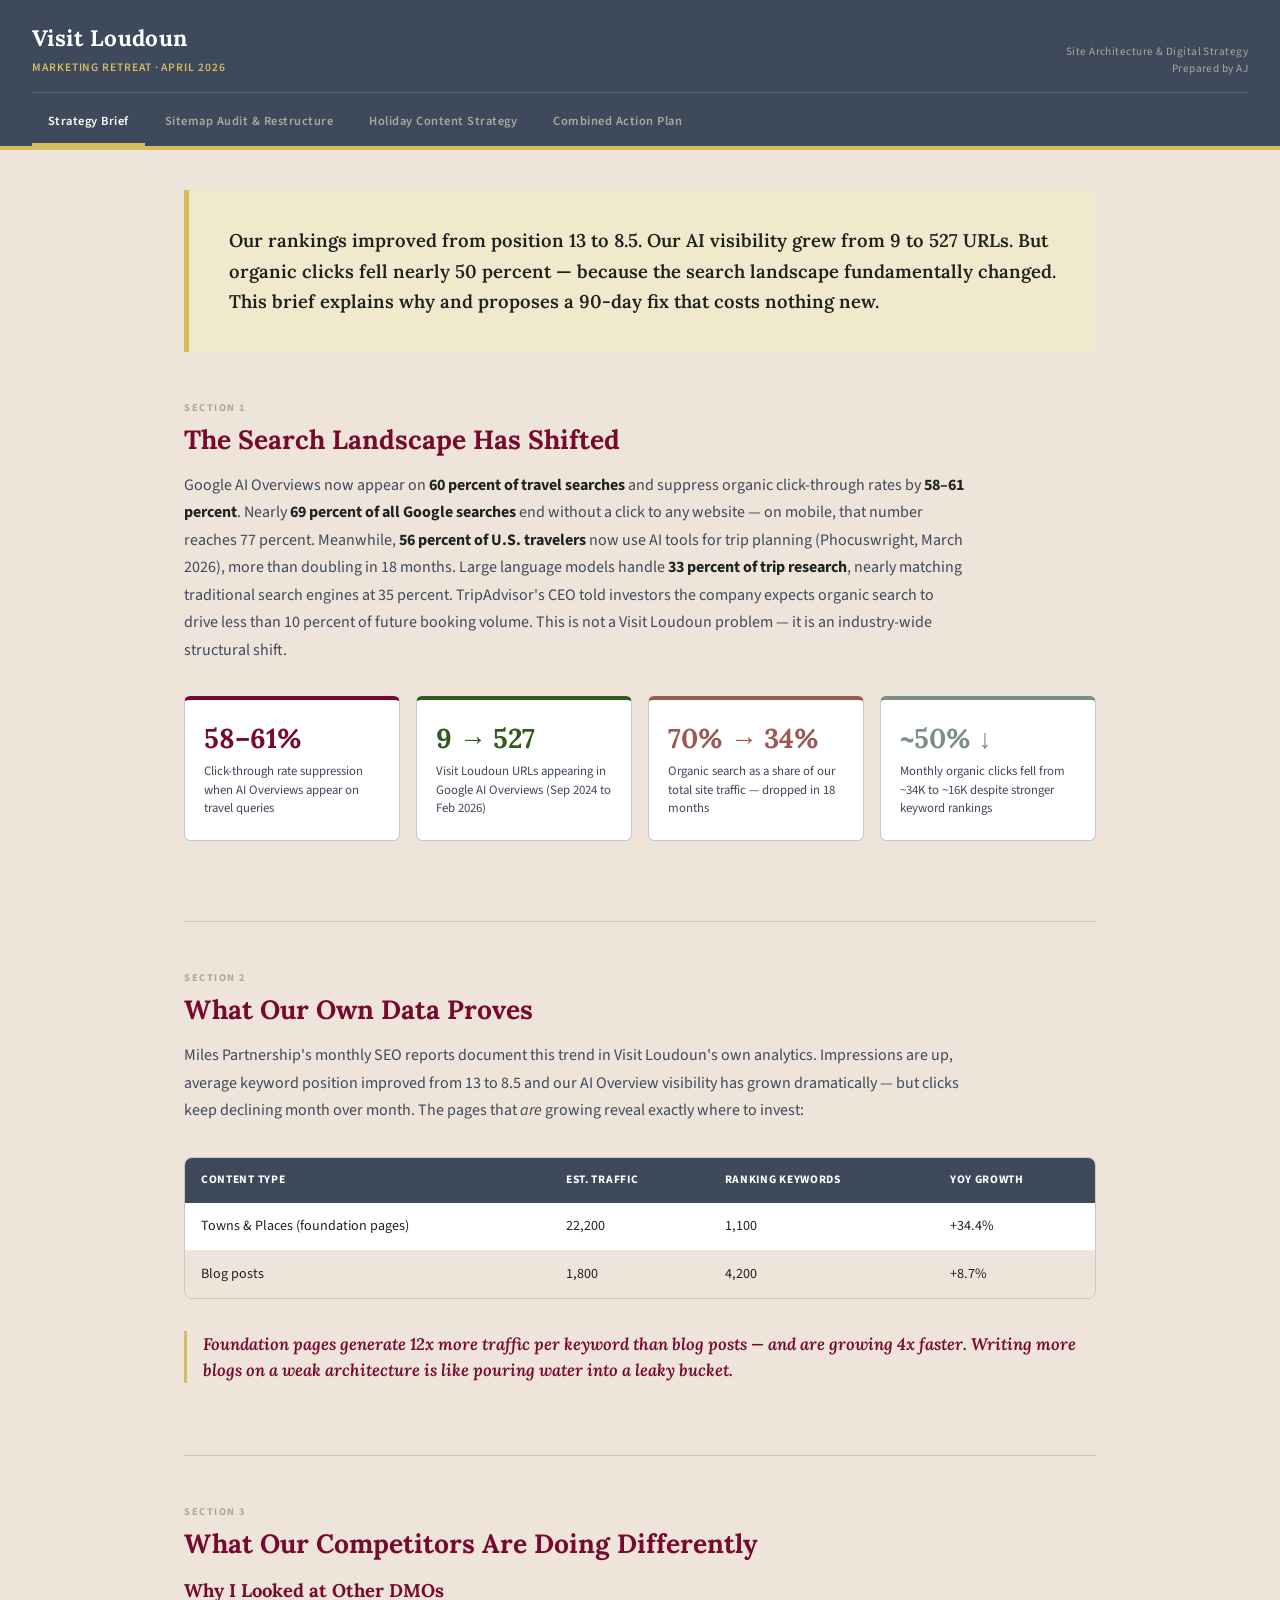
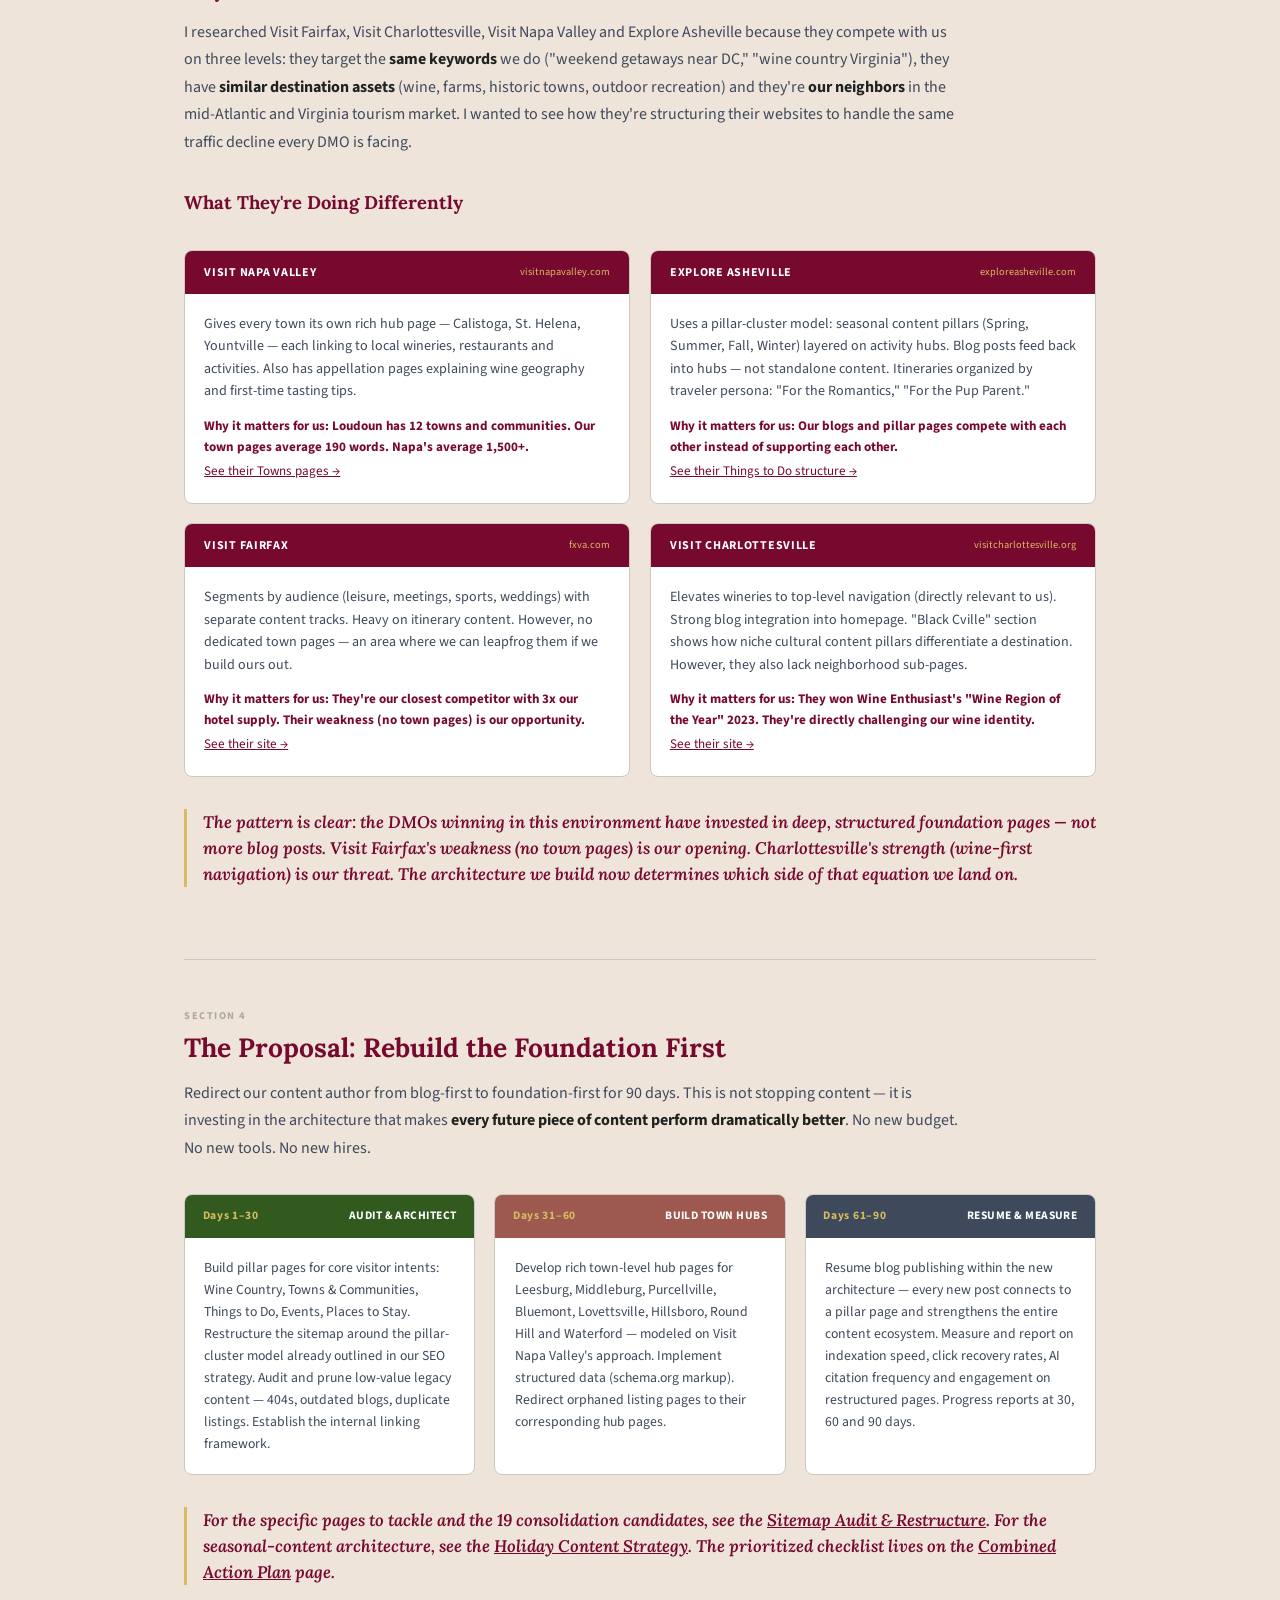
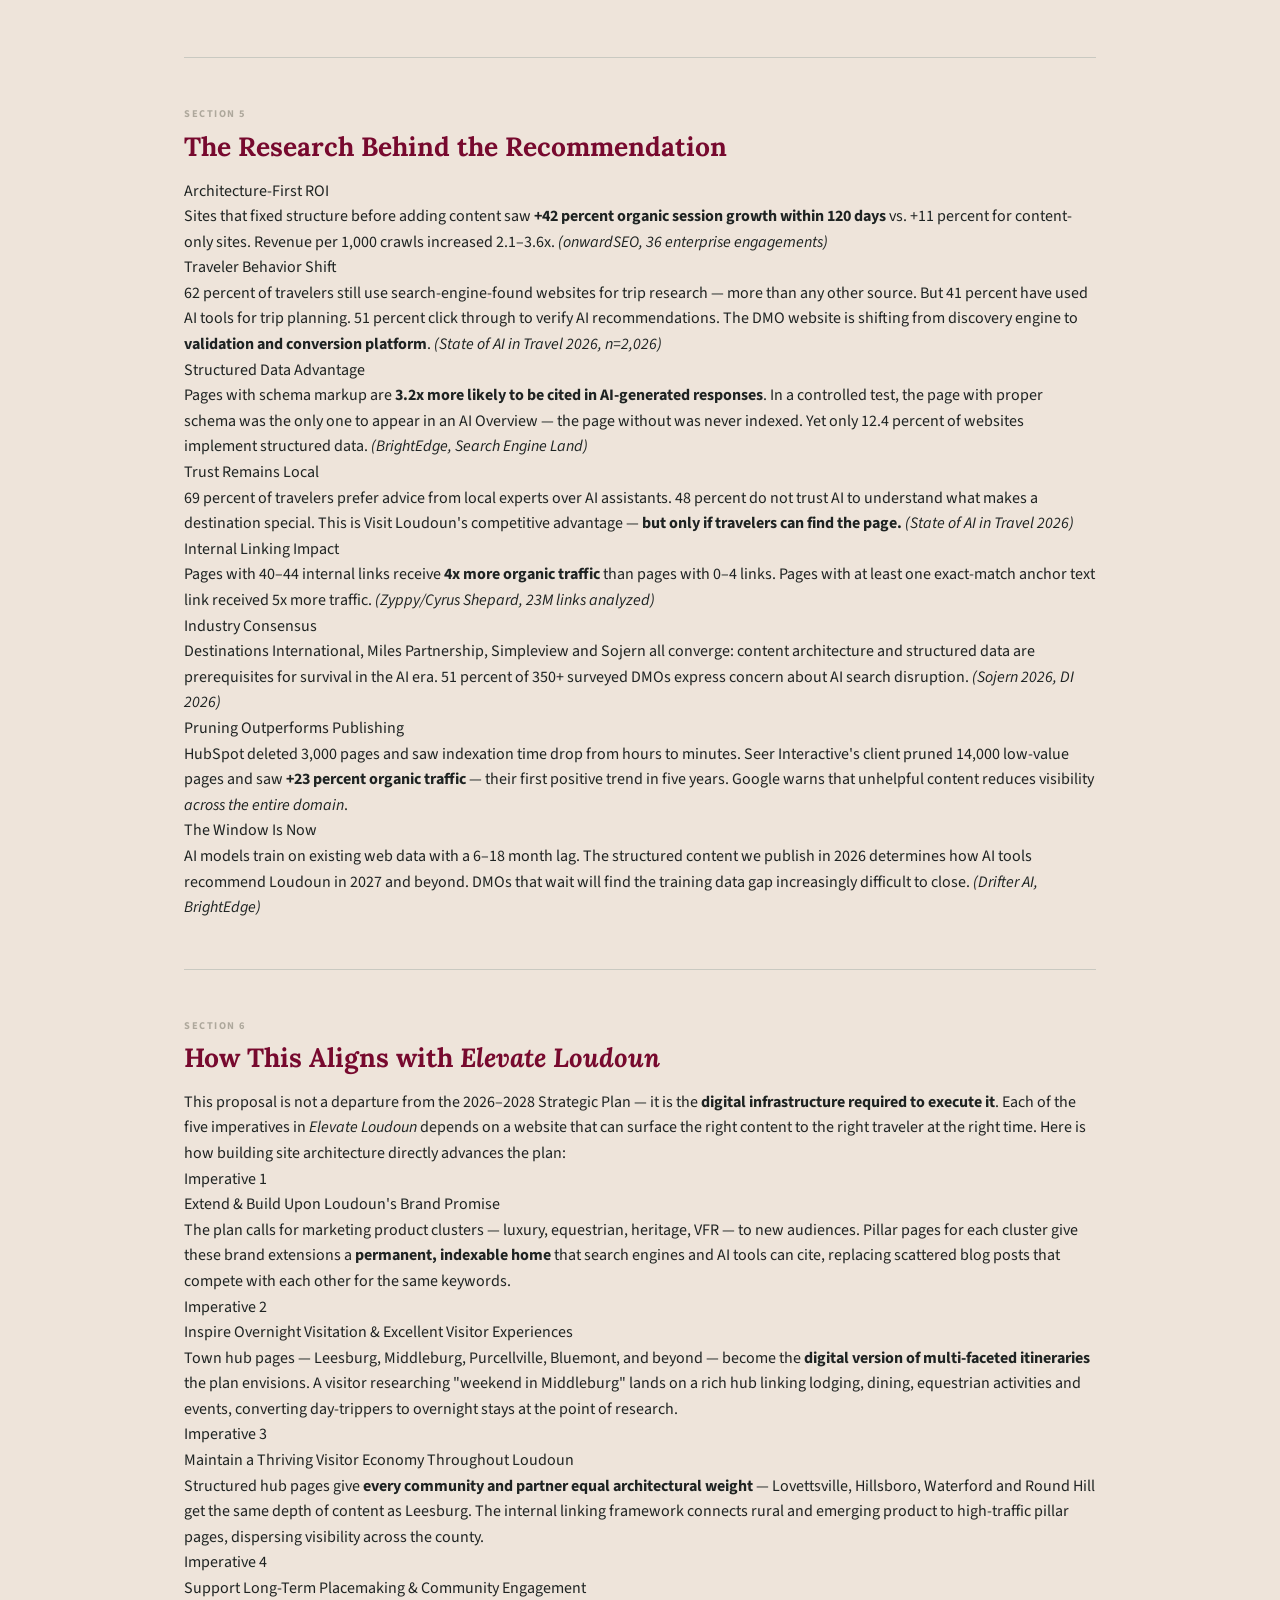
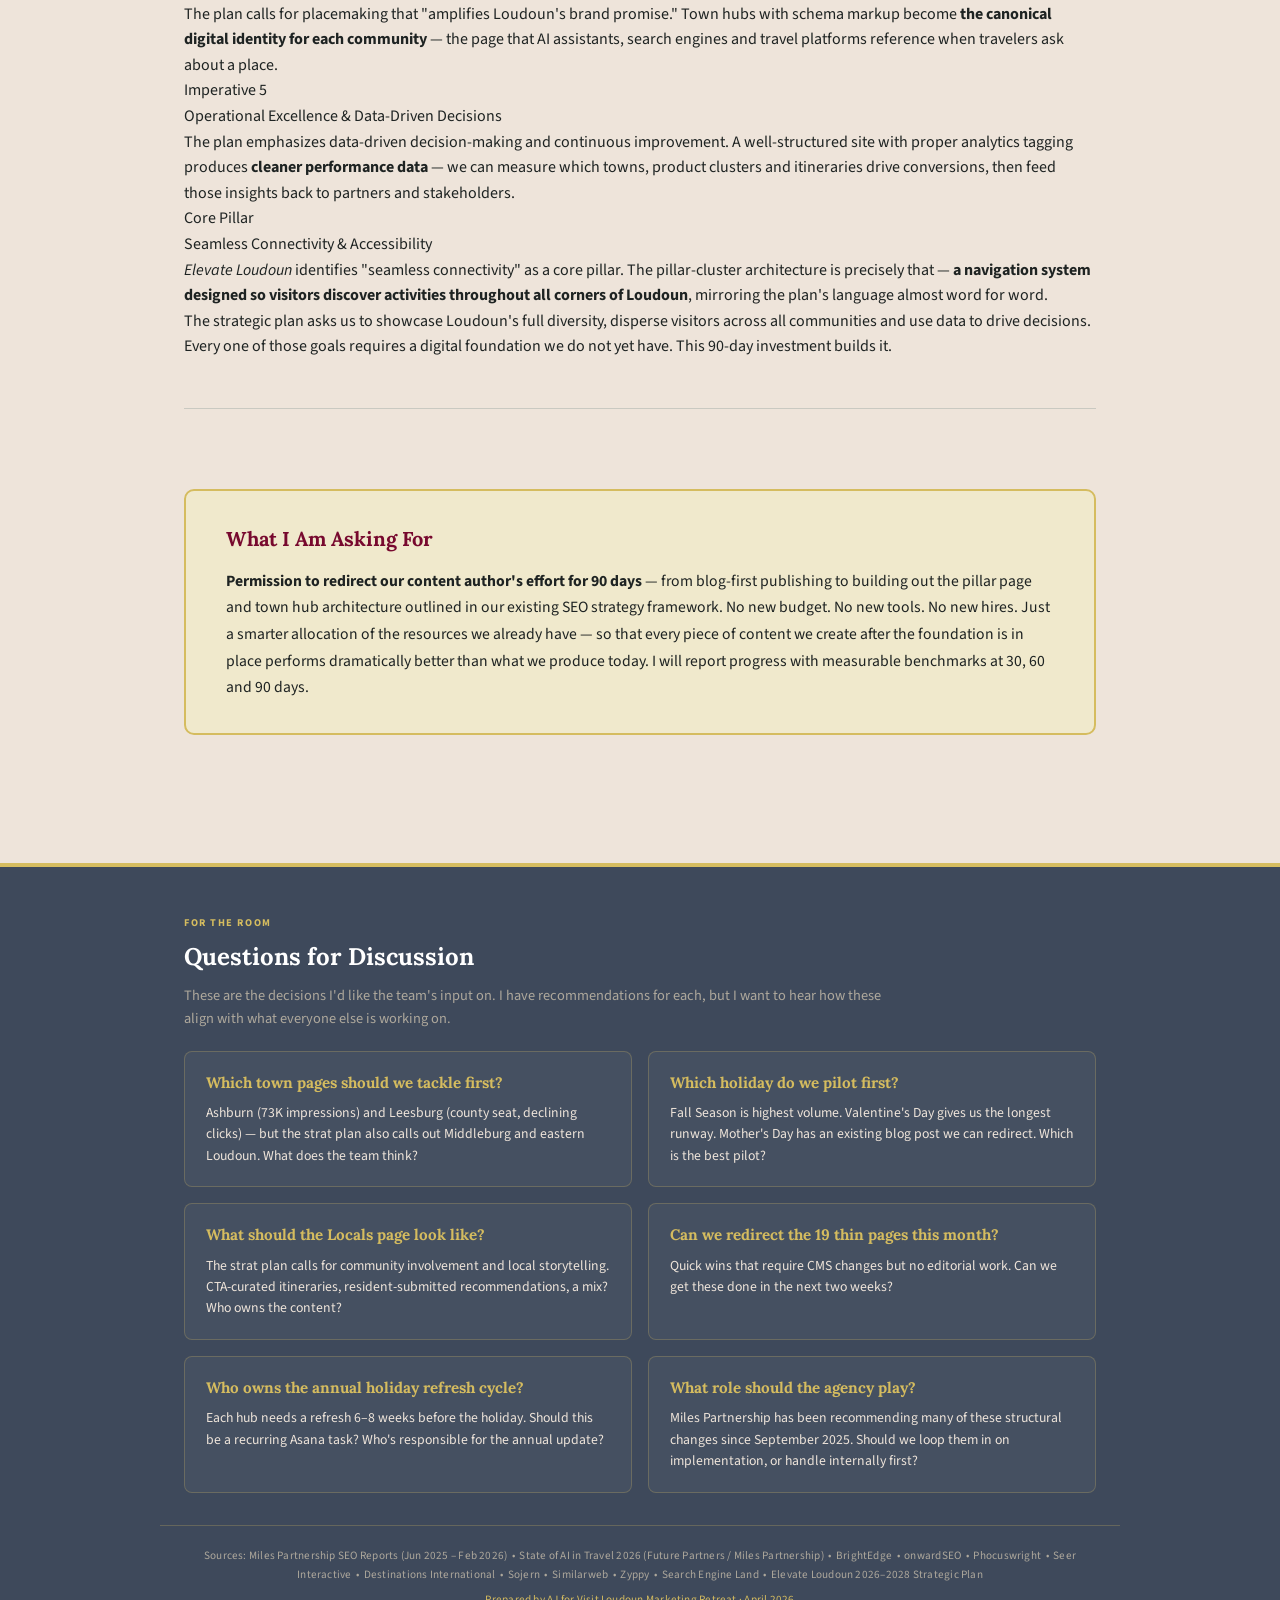
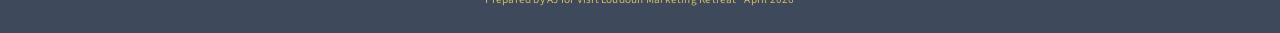
==== commit b447ce79: "Update print statement from 'Hello' to 'Goodbye'" ====
--- a/index.html
+++ b/index.html
@@ -3,8 +3,8 @@
 <head>
 <meta charset="UTF-8">
 <meta name="viewport" content="width=device-width, initial-scale=1.0">
-<title>Retreat Presentation — Visit Loudoun Marketing Retreat 2026</title>
-<meta name="description" content="Visit Loudoun digital strategy presentation for the 2026 Marketing Retreat — competitive DMO research, site audit findings and a 90-day execution plan.">
+<title>Strategy Brief — Visit Loudoun Marketing Retreat 2026</title>
+<meta name="description" content="Visit Loudoun site architecture and digital strategy brief — why clicks fell 50% despite better rankings, and a 90-day fix that costs nothing new.">
 <link href="https://fonts.googleapis.com/css2?family=Lora:ital,wght@0,400;0,600;0,700;1,400;1,700&family=Source+Sans+3:ital,wght@0,300;0,400;0,600;0,700;1,400&display=swap" rel="stylesheet">
 <link rel="stylesheet" href="styles.css">
 </head>
@@ -18,10 +18,10 @@
       <h1>Visit Loudoun</h1>
       <div class="subtitle">Marketing Retreat · April 2026</div>
     </div>
-    <div class="header-meta">Digital Strategy Briefing<br>Prepared by AJ</div>
+    <div class="header-meta">Site Architecture &amp; Digital Strategy<br>Prepared by AJ</div>
   </div>
   <nav class="site-nav" aria-label="Primary">
-    <a href="index.html" class="active">Retreat Presentation</a>
+    <a href="index.html" class="active">Strategy Brief</a>
     <a href="sitemap-audit.html">Sitemap Audit &amp; Restructure</a>
     <a href="holiday-strategy.html">Holiday Content Strategy</a>
     <a href="action-plan.html">Combined Action Plan</a>
@@ -30,224 +30,238 @@
 
 <main class="container">
 
-<div class="thesis" id="thesis">
-  <p>Every page on our site should have a purpose. Right now, 53 percent of our pages have fewer than 200 words &mdash; and the pages that <em>do</em> have strong content aren't connected to each other. Here's what our competitors are doing about it, what our own data says, and the specific pages I think we need to tackle.</p>
-</div>
-
-<section id="why">
-  <span class="timing">Part 1 &mdash; Backstory &middot; 5-10 minutes</span>
-  <div class="section-label">The Context</div>
-  <h2 class="section-title">Why I Looked at Other DMOs</h2>
-  <p class="section-body">
-    I researched Visit Fairfax, Visit Charlottesville, Visit Napa Valley and Explore Asheville because they compete with us on three levels: they target the <strong>same keywords</strong> we do ("weekend getaways near DC," "wine country Virginia"), they have <strong>similar destination assets</strong> (wine, farms, historic towns, outdoor recreation) and they're <strong>our neighbors</strong> in the mid-Atlantic and Virginia tourism market. I wanted to see how they're structuring their websites to handle the same traffic decline every DMO is facing.
-  </p>
-
-  <h3 style="font-family:var(--font-serif); color:var(--deep-merlot); font-size:1.15rem; margin:2rem 0 1rem;">What They're Doing Differently</h3>
-
-  <div class="competitor-grid">
-    <div class="competitor-card">
-      <div class="card-header"><h4>Visit Napa Valley</h4><span>visitnapavalley.com</span></div>
-      <div class="card-body">
-        <p>Gives every town its own rich hub page &mdash; Calistoga, St. Helena, Yountville &mdash; each linking to local wineries, restaurants and activities. Also has appellation pages explaining wine geography and first-time tasting tips.</p>
-        <div class="why">Why it matters for us: Loudoun has 12 towns and communities. Our town pages average 190 words. Napa's average 1,500+.</div>
-        <a href="https://www.visitnapavalley.com/towns/" target="_blank" rel="noopener">See their Towns pages &rarr;</a>
-      </div>
-    </div>
-    <div class="competitor-card">
-      <div class="card-header"><h4>Explore Asheville</h4><span>exploreasheville.com</span></div>
-      <div class="card-body">
-        <p>Uses a pillar-cluster model: seasonal content pillars (Spring, Summer, Fall, Winter) layered on activity hubs. Blog posts feed back into hubs &mdash; not standalone content. Itineraries organized by traveler persona: "For the Romantics," "For the Pup Parent."</p>
-        <div class="why">Why it matters for us: Our blogs and pillar pages compete with each other instead of supporting each other.</div>
-        <a href="https://www.exploreasheville.com/things-to-do/" target="_blank" rel="noopener">See their Things to Do structure &rarr;</a>
-      </div>
-    </div>
-    <div class="competitor-card">
-      <div class="card-header"><h4>Visit Fairfax</h4><span>fxva.com</span></div>
-      <div class="card-body">
-        <p>Segments by audience (leisure, meetings, sports, weddings) with separate content tracks. Heavy on itinerary content. However, no dedicated town pages &mdash; an area where we can leapfrog them if we build ours out.</p>
-        <div class="why">Why it matters for us: They're our closest competitor with 3x our hotel supply. Their weakness (no town pages) is our opportunity.</div>
-        <a href="https://www.fxva.com/" target="_blank" rel="noopener">See their site &rarr;</a>
-      </div>
-    </div>
-    <div class="competitor-card">
-      <div class="card-header"><h4>Visit Charlottesville</h4><span>visitcharlottesville.org</span></div>
-      <div class="card-body">
-        <p>Elevates wineries to top-level navigation (directly relevant to us). Strong blog integration into homepage. "Black Cville" section shows how niche cultural content pillars differentiate a destination. However, they also lack neighborhood sub-pages.</p>
-        <div class="why">Why it matters for us: They won Wine Enthusiast's "Wine Region of the Year" 2023. They're directly challenging our wine identity.</div>
-        <a href="https://www.visitcharlottesville.org/" target="_blank" rel="noopener">See their site &rarr;</a>
-      </div>
-    </div>
+  <div class="thesis animate-in" id="thesis">
+    <p>Our rankings improved from position 13 to 8.5. Our AI visibility grew from 9 to 527 URLs. But organic clicks fell nearly 50 percent &mdash; because the search landscape fundamentally changed. This brief explains why and proposes a 90-day fix that costs nothing new.</p>
   </div>
 
-  <h3 style="font-family:var(--font-serif); color:var(--deep-merlot); font-size:1.15rem; margin:2rem 0 1rem;">The Problem They're All Trying to Solve</h3>
-  <p class="section-body">
-    AI Overviews now appear on <strong>60 percent of travel searches</strong> and suppress click-through rates by <strong>58&ndash;61 percent</strong>. Nearly <strong>69 percent of all Google searches</strong> end without a click. Our own agency reports show this happening to us: organic traffic share dropped from 70 percent to 34 percent of our site traffic, and monthly clicks fell from ~34K to ~16K &mdash; even though our rankings <em>improved</em> from position 13 to 8.5.
-  </p>
-
-  <div class="stat-grid">
-    <div class="stat-card"><div class="stat-number">53%</div><div class="stat-label">of our pages have fewer than 200 words of content</div></div>
-    <div class="stat-card vine"><div class="stat-number">12x</div><div class="stat-label">more traffic per keyword from foundation pages vs. blog posts</div></div>
-    <div class="stat-card brick"><div class="stat-number">~50% &darr;</div><div class="stat-label">organic clicks dropped despite better rankings &mdash; the landscape shifted</div></div>
-    <div class="stat-card sage"><div class="stat-number">19</div><div class="stat-label">thin pages we can redirect immediately to strengthen pillar URLs</div></div>
-  </div>
-
-  <div class="principle">
-    <p>Every page on our site should have a purpose. If it doesn't earn traffic, support a pillar or convert a visitor &mdash; it's hurting the pages that do.</p>
-  </div>
-</section>
-
-<section id="pages">
-  <span class="timing">Part 2 &mdash; Recommendations &middot; 10 minutes</span>
-  <div class="section-label">The Specifics</div>
-  <h2 class="section-title">Pages We Need to Tackle</h2>
-  <p class="section-body">
-    Based on the sitemap audit, our SEO reports and the <em>Elevate Loudoun</em> strategic plan, here are the pages with the biggest gap between their potential and their current state. I've aligned each recommendation to the specific strategic imperative it supports.
-  </p>
-
-  <h3 style="font-family:var(--font-serif); color:var(--deep-merlot); font-size:1.1rem; margin:1.5rem 0 0.75rem;">Critical: High Search Volume, Low Content</h3>
-
-  <div class="data-table-wrap">
-    <table class="audit-table">
-      <thead>
-        <tr><th>Page</th><th>Current</th><th>Opportunity</th><th>Strat Plan Alignment</th><th>Action</th></tr>
-      </thead>
-      <tbody>
-        <tr>
-          <td><strong>Ashburn</strong><br><span class="page-url">/towns-and-places/ashburn/</span></td>
-          <td>173 words<br><span class="decline">73K impressions<br>0.47% CTR</span></td>
-          <td class="priority-critical">Biggest gap on the site. Page promises "Things to Do in Ashburn" but delivers a stub.</td>
-          <td><span class="imperative-tag">Imperative 1</span> Extend brand beyond wine; showcase eastern Loudoun<br><span class="imperative-tag">Imperative 3</span> Countywide participation</td>
-          <td>Expand to 1,000+ words: One Loudoun, dining, sports, data center story, Silver Line access, FAQ</td>
-        </tr>
-        <tr>
-          <td><strong>Leesburg</strong><br><span class="page-url">/towns-and-places/leesburg/</span></td>
-          <td>316 words<br><span class="decline">Lost 579 clicks YoY</span></td>
-          <td class="priority-critical">County seat. Lost clicks every month this year despite strong impressions.</td>
-          <td><span class="imperative-tag">Imperative 2</span> Curate itineraries that encourage overnight stays<br><span class="imperative-tag">Imperative 1</span> Heritage + arts + culinary</td>
-          <td>Expand to 1,500+: Coffee corridor, King Street dining, arts district, Morven Park, Oatlands, Hotel Burg, FAQ</td>
-        </tr>
-        <tr>
-          <td><strong>Sterling</strong><br><span class="page-url">/towns-and-places/sterling/</span></td>
-          <td>163 words<br><span class="decline">36K impressions<br>0.21% CTR</span></td>
-          <td class="priority-critical">36,000 people are seeing us in search and 99.8% aren't clicking.</td>
-          <td><span class="imperative-tag">Imperative 3</span> Countywide economic benefits<br><span class="imperative-tag">Imperative 1</span> Eastern Loudoun identity</td>
-          <td>Expand to 1,000+: Claude Moore Park, Algonkian, W&amp;OD, Heritage Farm Museum, dining, FAQ</td>
-        </tr>
-        <tr>
-          <td><strong>Restaurants</strong><br><span class="page-url">/food-and-drink/restaurants/</span></td>
-          <td>163 words<br><span class="decline">68K impressions<br>0.21% CTR</span></td>
-          <td class="priority-critical">Title says "Restaurants &amp; Dining" but there's no restaurant content.</td>
-          <td><span class="imperative-tag">Imperative 1</span> Culinary + epicurean brand extension<br><span class="imperative-tag">Imperative 2</span> Farm-to-table experiences</td>
-          <td>Expand to 800+: Signature restaurants, cuisine types, dining by town, farm-to-table narrative</td>
-        </tr>
-        <tr>
-          <td><strong>Middleburg</strong><br><span class="page-url">/towns-and-places/middleburg/</span></td>
-          <td>359 words<br><span class="decline">27K impressions<br>0.37% CTR</span></td>
-          <td class="priority-important">Best town content but still under 400 words for our luxury anchor.</td>
-          <td><span class="imperative-tag">Imperative 1</span> Luxury, wellness, equestrian<br><span class="imperative-tag">Imperative 2</span> Niche markets (equestrian)</td>
-          <td>Expand to 1,500+: Salamander, Red Fox Inn, equestrian culture, boutique shopping, Christmas parade, FAQ</td>
-        </tr>
-      </tbody>
-    </table>
-  </div>
-
-  <div class="strat-connection">
-    <strong>How this connects to <em>Elevate Loudoun</em>:</strong> Imperative 2 calls for "curating unique, multi-faceted itineraries to inspire longer stays and broader exploration." But visitors can't explore Loudoun's communities if the community pages don't have enough content to rank, get clicked or tell the story. The town pages <em>are</em> the itinerary foundation.
-  </div>
-
-  <h3 style="font-family:var(--font-serif); color:var(--deep-merlot); font-size:1.1rem; margin:2rem 0 0.75rem;">New Pages I'm Recommending</h3>
-
-  <div class="data-table-wrap">
-    <table class="audit-table">
-      <thead>
-        <tr><th>Proposed Page</th><th>What It Is</th><th>Strat Plan Alignment</th><th>Why Now</th></tr>
-      </thead>
-      <tbody>
-        <tr>
-          <td><strong>Locals Page</strong><br><span class="page-url">/travel-like-a-local/</span></td>
-          <td>A "Travel Like a Local" hub replacing the current 95-word stub. Local-curated itineraries, hidden gems, seasonal picks from residents and CTAs.</td>
-          <td><span class="imperative-tag">Imperative 2</span> Experience-building and micro-experiences<br><span class="imperative-tag">Imperative 3</span> Community involvement in tourism</td>
-          <td>The strat plan calls for "empowering locals as storytellers." 69% of travelers prefer local expert advice over AI. This page is where that comes to life on the website.</td>
-        </tr>
-        <tr>
-          <td><strong>Itineraries Hub</strong><br><span class="page-url">/trip-ideas-and-itineraries/</span></td>
-          <td>A true itineraries pillar replacing the current 232-word shell. Organized by persona (couples, families, foodies) and season. Links to all six existing itineraries plus new ones.</td>
-          <td><span class="imperative-tag">Imperative 2</span> "Assemble 12-18 hours of a day" itineraries<br><span class="imperative-tag">Imperative 1</span> Target high-value traveler segments</td>
-          <td>Our SEO strategy framework identifies itinerary pages as "where overnight stays are won." The current page is a shell. This is the conversion engine.</td>
-        </tr>
-        <tr>
-          <td><strong>Eastern/Western Loudoun Pages</strong><br><span class="page-url">/eastern-loudoun/</span> + <span class="page-url">/western-loudoun/</span></td>
-          <td>Regional grouping pages that don't exist yet. Eastern = urban, dining, entertainment, Silver Line access. Western = wine, farms, mountains, slow travel.</td>
-          <td><span class="imperative-tag">Imperative 1</span> Bridge the east-west brand disconnect<br><span class="imperative-tag">Imperative 3</span> Disperse benefits throughout Loudoun</td>
-          <td>The strat plan identifies eastern/western disparity as a core challenge. These pages capture "things to do near Dulles" and overnight wine country searches.</td>
-        </tr>
-      </tbody>
-    </table>
-  </div>
-
-  <div class="insight">
-    For the full sitemap audit findings and 19 consolidation candidates, see the <a href="sitemap-audit.html" style="color:var(--deep-merlot);">Sitemap Audit &amp; Restructure</a> page.
-  </div>
-</section>
-
-<section id="plan">
-  <div class="section-label">The Plan</div>
-  <h2 class="section-title">90-Day Execution Timeline</h2>
-  <p class="section-body">
-    This doesn't require new budget, new tools or new hires. It's a smarter allocation of the resources we already have &mdash; redirecting our content author from blog-first to foundation-first for 90 days.
-  </p>
-
-  <div class="phase-grid">
-    <div class="phase-card">
-      <div class="phase-header green"><span class="phase-timeline">Days 1&ndash;30</span><span class="phase-title">Prune &amp; Redirect</span></div>
-      <div class="phase-body">
-        <ul>
-          <li>Execute the 19 redirects</li>
-          <li>Rewrite meta descriptions for top 5 low-CTR pages</li>
-          <li>Fix duplicate title tags</li>
-          <li>Establish internal linking framework</li>
-          <li>Begin Ashburn and Leesburg town page rewrites</li>
-        </ul>
-      </div>
-    </div>
-    <div class="phase-card">
-      <div class="phase-header amber"><span class="phase-timeline">Days 31&ndash;60</span><span class="phase-title">Build Town Hubs</span></div>
-      <div class="phase-body">
-        <ul>
-          <li>Complete all 12 town pages to 1,000+ word standard</li>
-          <li>Expand Wine Country, Ale Trail and Horse Country pillars post-consolidation</li>
-          <li>Build Restaurants page with real editorial content</li>
-          <li>Build Locals page and Itineraries hub</li>
-          <li>Implement structured data markup</li>
-        </ul>
-      </div>
-    </div>
-    <div class="phase-card">
-      <div class="phase-header blue"><span class="phase-timeline">Days 61&ndash;90</span><span class="phase-title">Connect &amp; Measure</span></div>
-      <div class="phase-body">
-        <ul>
-          <li>Link blog posts to their pillar pages (and vice versa)</li>
-          <li>Create Eastern/Western Loudoun regional pages</li>
-          <li>Resume blog publishing within the new architecture</li>
-          <li>Report: indexation speed, click recovery, AI citations, engagement</li>
-        </ul>
-      </div>
-    </div>
-  </div>
-
-  <div class="insight">
-    The sitemap audit and holiday content strategy are two pieces of one execution plan &mdash; full prioritized checklist on the <a href="action-plan.html" style="color:var(--deep-merlot);">Combined Action Plan</a> page.
-  </div>
-</section>
-
-<section id="ask">
-  <div class="the-ask">
-    <h3>What I'm Asking For</h3>
-    <p>
-      <strong>Permission to redirect our content effort for 90 days</strong> &mdash; from blog-first publishing to building out the pages identified in this presentation. No new budget. No new tools. No new hires. Just a smarter allocation of the resources we already have &mdash; aligned to the <em>Elevate Loudoun</em> strategic plan &mdash; so that every page on our site has a purpose and every piece of future content performs dramatically better. I'll report progress at 30, 60 and 90 days.
-    </p>
-  </div>
-</section>
+  <section id="shift">
+    <div class="section-label">Section 1</div>
+    <h2 class="section-title">The Search Landscape Has Shifted</h2>
+    <p class="section-body">
+      Google AI Overviews now appear on <strong>60 percent of travel searches</strong> and suppress organic click-through rates by <strong>58&ndash;61 percent</strong>. Nearly <strong>69 percent of all Google searches</strong> end without a click to any website &mdash; on mobile, that number reaches 77 percent. Meanwhile, <strong>56 percent of U.S. travelers</strong> now use AI tools for trip planning (Phocuswright, March 2026), more than doubling in 18 months. Large language models handle <strong>33 percent of trip research</strong>, nearly matching traditional search engines at 35 percent. TripAdvisor's CEO told investors the company expects organic search to drive less than 10 percent of future booking volume. This is not a Visit Loudoun problem &mdash; it is an industry-wide structural shift.
+    </p>
+
+    <div class="stat-grid">
+      <div class="stat-card animate-in delay-1"><div class="stat-number">58&ndash;61%</div><div class="stat-label">Click-through rate suppression when AI Overviews appear on travel queries</div></div>
+      <div class="stat-card vine animate-in delay-2"><div class="stat-number">9 &rarr; 527</div><div class="stat-label">Visit Loudoun URLs appearing in Google AI Overviews (Sep 2024 to Feb 2026)</div></div>
+      <div class="stat-card brick animate-in delay-3"><div class="stat-number">70% &rarr; 34%</div><div class="stat-label">Organic search as a share of our total site traffic &mdash; dropped in 18 months</div></div>
+      <div class="stat-card sage animate-in delay-4"><div class="stat-number">~50% &darr;</div><div class="stat-label">Monthly organic clicks fell from ~34K to ~16K despite stronger keyword rankings</div></div>
+    </div>
+  </section>
+
+  <section id="data">
+    <div class="section-label">Section 2</div>
+    <h2 class="section-title">What Our Own Data Proves</h2>
+    <p class="section-body">
+      Miles Partnership's monthly SEO reports document this trend in Visit Loudoun's own analytics. Impressions are up, average keyword position improved from 13 to 8.5 and our AI Overview visibility has grown dramatically &mdash; but clicks keep declining month over month. The pages that <em>are</em> growing reveal exactly where to invest:
+    </p>
+
+    <div class="data-table-wrap">
+      <table class="data-table">
+        <thead>
+          <tr><th>Content Type</th><th>Est. Traffic</th><th>Ranking Keywords</th><th>YoY Growth</th></tr>
+        </thead>
+        <tbody>
+          <tr><td class="type-label">Towns &amp; Places (foundation pages)</td><td>22,200</td><td>1,100</td><td class="growth-up">+34.4%</td></tr>
+          <tr><td class="type-label">Blog posts</td><td>1,800</td><td>4,200</td><td class="growth-slow">+8.7%</td></tr>
+        </tbody>
+      </table>
+    </div>
+
+    <div class="insight-callout">
+      Foundation pages generate 12x more traffic per keyword than blog posts &mdash; and are growing 4x faster. Writing more blogs on a weak architecture is like pouring water into a leaky bucket.
+    </div>
+  </section>
+
+  <section id="benchmarks">
+    <div class="section-label">Section 3</div>
+    <h2 class="section-title">What Our Competitors Are Doing Differently</h2>
+
+    <h3 style="font-family:var(--font-serif); color:var(--deep-merlot); font-size:1.15rem; margin:0 0 0.8rem;">Why I Looked at Other DMOs</h3>
+    <p class="section-body">
+      I researched Visit Fairfax, Visit Charlottesville, Visit Napa Valley and Explore Asheville because they compete with us on three levels: they target the <strong>same keywords</strong> we do ("weekend getaways near DC," "wine country Virginia"), they have <strong>similar destination assets</strong> (wine, farms, historic towns, outdoor recreation) and they're <strong>our neighbors</strong> in the mid-Atlantic and Virginia tourism market. I wanted to see how they're structuring their websites to handle the same traffic decline every DMO is facing.
+    </p>
+
+    <h3 style="font-family:var(--font-serif); color:var(--deep-merlot); font-size:1.15rem; margin:2rem 0 1rem;">What They're Doing Differently</h3>
+
+    <div class="competitor-grid">
+      <div class="competitor-card animate-in delay-1">
+        <div class="card-header"><h4>Visit Napa Valley</h4><span>visitnapavalley.com</span></div>
+        <div class="card-body">
+          <p>Gives every town its own rich hub page &mdash; Calistoga, St. Helena, Yountville &mdash; each linking to local wineries, restaurants and activities. Also has appellation pages explaining wine geography and first-time tasting tips.</p>
+          <div class="why">Why it matters for us: Loudoun has 12 towns and communities. Our town pages average 190 words. Napa's average 1,500+.</div>
+          <a href="https://www.visitnapavalley.com/towns/" target="_blank" rel="noopener">See their Towns pages &rarr;</a>
+        </div>
+      </div>
+      <div class="competitor-card animate-in delay-2">
+        <div class="card-header"><h4>Explore Asheville</h4><span>exploreasheville.com</span></div>
+        <div class="card-body">
+          <p>Uses a pillar-cluster model: seasonal content pillars (Spring, Summer, Fall, Winter) layered on activity hubs. Blog posts feed back into hubs &mdash; not standalone content. Itineraries organized by traveler persona: "For the Romantics," "For the Pup Parent."</p>
+          <div class="why">Why it matters for us: Our blogs and pillar pages compete with each other instead of supporting each other.</div>
+          <a href="https://www.exploreasheville.com/things-to-do/" target="_blank" rel="noopener">See their Things to Do structure &rarr;</a>
+        </div>
+      </div>
+      <div class="competitor-card animate-in delay-3">
+        <div class="card-header"><h4>Visit Fairfax</h4><span>fxva.com</span></div>
+        <div class="card-body">
+          <p>Segments by audience (leisure, meetings, sports, weddings) with separate content tracks. Heavy on itinerary content. However, no dedicated town pages &mdash; an area where we can leapfrog them if we build ours out.</p>
+          <div class="why">Why it matters for us: They're our closest competitor with 3x our hotel supply. Their weakness (no town pages) is our opportunity.</div>
+          <a href="https://www.fxva.com/" target="_blank" rel="noopener">See their site &rarr;</a>
+        </div>
+      </div>
+      <div class="competitor-card animate-in delay-4">
+        <div class="card-header"><h4>Visit Charlottesville</h4><span>visitcharlottesville.org</span></div>
+        <div class="card-body">
+          <p>Elevates wineries to top-level navigation (directly relevant to us). Strong blog integration into homepage. "Black Cville" section shows how niche cultural content pillars differentiate a destination. However, they also lack neighborhood sub-pages.</p>
+          <div class="why">Why it matters for us: They won Wine Enthusiast's "Wine Region of the Year" 2023. They're directly challenging our wine identity.</div>
+          <a href="https://www.visitcharlottesville.org/" target="_blank" rel="noopener">See their site &rarr;</a>
+        </div>
+      </div>
+    </div>
+
+    <div class="insight-callout">
+      The pattern is clear: the DMOs winning in this environment have invested in deep, structured foundation pages &mdash; not more blog posts. Visit Fairfax's weakness (no town pages) is our opening. Charlottesville's strength (wine-first navigation) is our threat. The architecture we build now determines which side of that equation we land on.
+    </div>
+  </section>
+
+  <section id="proposal">
+    <div class="section-label">Section 4</div>
+    <h2 class="section-title">The Proposal: Rebuild the Foundation First</h2>
+    <p class="section-body">
+      Redirect our content author from blog-first to foundation-first for 90 days. This is not stopping content &mdash; it is investing in the architecture that makes <strong>every future piece of content perform dramatically better</strong>. No new budget. No new tools. No new hires.
+    </p>
+
+    <div class="phase-grid">
+      <div class="phase-card animate-in delay-1">
+        <div class="phase-header green"><span class="phase-timeline">Days 1&ndash;30</span><span class="phase-title">Audit &amp; Architect</span></div>
+        <div class="phase-body">
+          Build pillar pages for core visitor intents: Wine Country, Towns &amp; Communities, Things to Do, Events, Places to Stay. Restructure the sitemap around the pillar-cluster model already outlined in our SEO strategy. Audit and prune low-value legacy content &mdash; 404s, outdated blogs, duplicate listings. Establish the internal linking framework.
+        </div>
+      </div>
+      <div class="phase-card animate-in delay-2">
+        <div class="phase-header amber"><span class="phase-timeline">Days 31&ndash;60</span><span class="phase-title">Build Town Hubs</span></div>
+        <div class="phase-body">
+          Develop rich town-level hub pages for Leesburg, Middleburg, Purcellville, Bluemont, Lovettsville, Hillsboro, Round Hill and Waterford &mdash; modeled on Visit Napa Valley's approach. Implement structured data (schema.org markup). Redirect orphaned listing pages to their corresponding hub pages.
+        </div>
+      </div>
+      <div class="phase-card animate-in delay-3">
+        <div class="phase-header blue"><span class="phase-timeline">Days 61&ndash;90</span><span class="phase-title">Resume &amp; Measure</span></div>
+        <div class="phase-body">
+          Resume blog publishing within the new architecture &mdash; every new post connects to a pillar page and strengthens the entire content ecosystem. Measure and report on indexation speed, click recovery rates, AI citation frequency and engagement on restructured pages. Progress reports at 30, 60 and 90 days.
+        </div>
+      </div>
+    </div>
+
+    <div class="insight">
+      For the specific pages to tackle and the 19 consolidation candidates, see the <a href="sitemap-audit.html" style="color:var(--deep-merlot);">Sitemap Audit &amp; Restructure</a>. For the seasonal-content architecture, see the <a href="holiday-strategy.html" style="color:var(--deep-merlot);">Holiday Content Strategy</a>. The prioritized checklist lives on the <a href="action-plan.html" style="color:var(--deep-merlot);">Combined Action Plan</a> page.
+    </div>
+  </section>
+
+  <section id="evidence">
+    <div class="section-label">Section 5</div>
+    <h2 class="section-title">The Research Behind the Recommendation</h2>
+
+    <div class="evidence-grid">
+      <div class="evidence-item">
+        <div class="evidence-label">Architecture-First ROI</div>
+        Sites that fixed structure before adding content saw <strong>+42 percent organic session growth within 120 days</strong> vs. +11 percent for content-only sites. Revenue per 1,000 crawls increased 2.1&ndash;3.6x. <em>(onwardSEO, 36 enterprise engagements)</em>
+      </div>
+      <div class="evidence-item">
+        <div class="evidence-label">Traveler Behavior Shift</div>
+        62 percent of travelers still use search-engine-found websites for trip research &mdash; more than any other source. But 41 percent have used AI tools for trip planning. 51 percent click through to verify AI recommendations. The DMO website is shifting from discovery engine to <strong>validation and conversion platform</strong>. <em>(State of AI in Travel 2026, n=2,026)</em>
+      </div>
+      <div class="evidence-item">
+        <div class="evidence-label">Structured Data Advantage</div>
+        Pages with schema markup are <strong>3.2x more likely to be cited in AI-generated responses</strong>. In a controlled test, the page with proper schema was the only one to appear in an AI Overview &mdash; the page without was never indexed. Yet only 12.4 percent of websites implement structured data. <em>(BrightEdge, Search Engine Land)</em>
+      </div>
+      <div class="evidence-item">
+        <div class="evidence-label">Trust Remains Local</div>
+        69 percent of travelers prefer advice from local experts over AI assistants. 48 percent do not trust AI to understand what makes a destination special. This is Visit Loudoun's competitive advantage &mdash; <strong>but only if travelers can find the page.</strong> <em>(State of AI in Travel 2026)</em>
+      </div>
+      <div class="evidence-item">
+        <div class="evidence-label">Internal Linking Impact</div>
+        Pages with 40&ndash;44 internal links receive <strong>4x more organic traffic</strong> than pages with 0&ndash;4 links. Pages with at least one exact-match anchor text link received 5x more traffic. <em>(Zyppy/Cyrus Shepard, 23M links analyzed)</em>
+      </div>
+      <div class="evidence-item">
+        <div class="evidence-label">Industry Consensus</div>
+        Destinations International, Miles Partnership, Simpleview and Sojern all converge: content architecture and structured data are prerequisites for survival in the AI era. 51 percent of 350+ surveyed DMOs express concern about AI search disruption. <em>(Sojern 2026, DI 2026)</em>
+      </div>
+      <div class="evidence-item">
+        <div class="evidence-label">Pruning Outperforms Publishing</div>
+        HubSpot deleted 3,000 pages and saw indexation time drop from hours to minutes. Seer Interactive's client pruned 14,000 low-value pages and saw <strong>+23 percent organic traffic</strong> &mdash; their first positive trend in five years. Google warns that unhelpful content reduces visibility <em>across the entire domain</em>.
+      </div>
+      <div class="evidence-item">
+        <div class="evidence-label">The Window Is Now</div>
+        AI models train on existing web data with a 6&ndash;18 month lag. The structured content we publish in 2026 determines how AI tools recommend Loudoun in 2027 and beyond. DMOs that wait will find the training data gap increasingly difficult to close. <em>(Drifter AI, BrightEdge)</em>
+      </div>
+    </div>
+  </section>
+
+  <section id="alignment">
+    <div class="section-label">Section 6</div>
+    <h2 class="section-title">How This Aligns with <em>Elevate Loudoun</em></h2>
+    <p class="alignment-intro">
+      This proposal is not a departure from the 2026&ndash;2028 Strategic Plan &mdash; it is the <strong>digital infrastructure required to execute it</strong>. Each of the five imperatives in <em>Elevate Loudoun</em> depends on a website that can surface the right content to the right traveler at the right time. Here is how building site architecture directly advances the plan:
+    </p>
+
+    <div class="alignment-grid">
+      <div class="alignment-card animate-in delay-1">
+        <div class="alignment-imperative">Imperative 1</div>
+        <div class="alignment-title">Extend &amp; Build Upon Loudoun's Brand Promise</div>
+        <div class="alignment-body">
+          The plan calls for marketing product clusters &mdash; luxury, equestrian, heritage, VFR &mdash; to new audiences. Pillar pages for each cluster give these brand extensions a <strong>permanent, indexable home</strong> that search engines and AI tools can cite, replacing scattered blog posts that compete with each other for the same keywords.
+        </div>
+      </div>
+      <div class="alignment-card animate-in delay-2">
+        <div class="alignment-imperative">Imperative 2</div>
+        <div class="alignment-title">Inspire Overnight Visitation &amp; Excellent Visitor Experiences</div>
+        <div class="alignment-body">
+          Town hub pages &mdash; Leesburg, Middleburg, Purcellville, Bluemont, and beyond &mdash; become the <strong>digital version of multi-faceted itineraries</strong> the plan envisions. A visitor researching "weekend in Middleburg" lands on a rich hub linking lodging, dining, equestrian activities and events, converting day-trippers to overnight stays at the point of research.
+        </div>
+      </div>
+      <div class="alignment-card animate-in delay-3">
+        <div class="alignment-imperative">Imperative 3</div>
+        <div class="alignment-title">Maintain a Thriving Visitor Economy Throughout Loudoun</div>
+        <div class="alignment-body">
+          Structured hub pages give <strong>every community and partner equal architectural weight</strong> &mdash; Lovettsville, Hillsboro, Waterford and Round Hill get the same depth of content as Leesburg. The internal linking framework connects rural and emerging product to high-traffic pillar pages, dispersing visibility across the county.
+        </div>
+      </div>
+      <div class="alignment-card animate-in delay-4">
+        <div class="alignment-imperative">Imperative 4</div>
+        <div class="alignment-title">Support Long-Term Placemaking &amp; Community Engagement</div>
+        <div class="alignment-body">
+          The plan calls for placemaking that "amplifies Loudoun's brand promise." Town hubs with schema markup become <strong>the canonical digital identity for each community</strong> &mdash; the page that AI assistants, search engines and travel platforms reference when travelers ask about a place.
+        </div>
+      </div>
+      <div class="alignment-card animate-in delay-1">
+        <div class="alignment-imperative">Imperative 5</div>
+        <div class="alignment-title">Operational Excellence &amp; Data-Driven Decisions</div>
+        <div class="alignment-body">
+          The plan emphasizes data-driven decision-making and continuous improvement. A well-structured site with proper analytics tagging produces <strong>cleaner performance data</strong> &mdash; we can measure which towns, product clusters and itineraries drive conversions, then feed those insights back to partners and stakeholders.
+        </div>
+      </div>
+      <div class="alignment-card animate-in delay-2">
+        <div class="alignment-imperative">Core Pillar</div>
+        <div class="alignment-title">Seamless Connectivity &amp; Accessibility</div>
+        <div class="alignment-body">
+          <em>Elevate Loudoun</em> identifies "seamless connectivity" as a core pillar. The pillar-cluster architecture is precisely that &mdash; <strong>a navigation system designed so visitors discover activities throughout all corners of Loudoun</strong>, mirroring the plan's language almost word for word.
+        </div>
+      </div>
+    </div>
+
+    <div class="alignment-callout">
+      <p>The strategic plan asks us to showcase Loudoun's full diversity, disperse visitors across all communities and use data to drive decisions. Every one of those goals requires a digital foundation we do not yet have. This 90-day investment builds it.</p>
+    </div>
+  </section>
+
+  <section id="ask">
+    <div class="the-ask">
+      <h3>What I Am Asking For</h3>
+      <p>
+        <strong>Permission to redirect our content author's effort for 90 days</strong> &mdash; from blog-first publishing to building out the pillar page and town hub architecture outlined in our existing SEO strategy framework. No new budget. No new tools. No new hires. Just a smarter allocation of the resources we already have &mdash; so that every piece of content we create after the foundation is in place performs dramatically better than what we produce today. I will report progress with measurable benchmarks at 30, 60 and 90 days.
+      </p>
+    </div>
+  </section>
 
 </main>
 
@@ -284,7 +298,7 @@
     </div>
   </div>
   <div class="footer-attribution">
-    <p>Sources: Visit Loudoun Sitemap Audit (Apr 9, 2026) &nbsp;&bull;&nbsp; Miles Partnership SEO Reports (Jun 2025 &ndash; Feb 2026) &nbsp;&bull;&nbsp; Site Health Report (Apr 7, 2026) &nbsp;&bull;&nbsp; State of AI in Travel 2026 &nbsp;&bull;&nbsp; Elevate Loudoun 2026&ndash;2028 Strategic Plan</p>
+    <p>Sources: Miles Partnership SEO Reports (Jun 2025 &ndash; Feb 2026) &nbsp;&bull;&nbsp; State of AI in Travel 2026 (Future Partners / Miles Partnership) &nbsp;&bull;&nbsp; BrightEdge &nbsp;&bull;&nbsp; onwardSEO &nbsp;&bull;&nbsp; Phocuswright &nbsp;&bull;&nbsp; Seer Interactive &nbsp;&bull;&nbsp; Destinations International &nbsp;&bull;&nbsp; Sojern &nbsp;&bull;&nbsp; Similarweb &nbsp;&bull;&nbsp; Zyppy &nbsp;&bull;&nbsp; Search Engine Land &nbsp;&bull;&nbsp; Elevate Loudoun 2026&ndash;2028 Strategic Plan</p>
     <p class="sig">Prepared by AJ for Visit Loudoun Marketing Retreat &middot; April 2026</p>
   </div>
 </footer>
